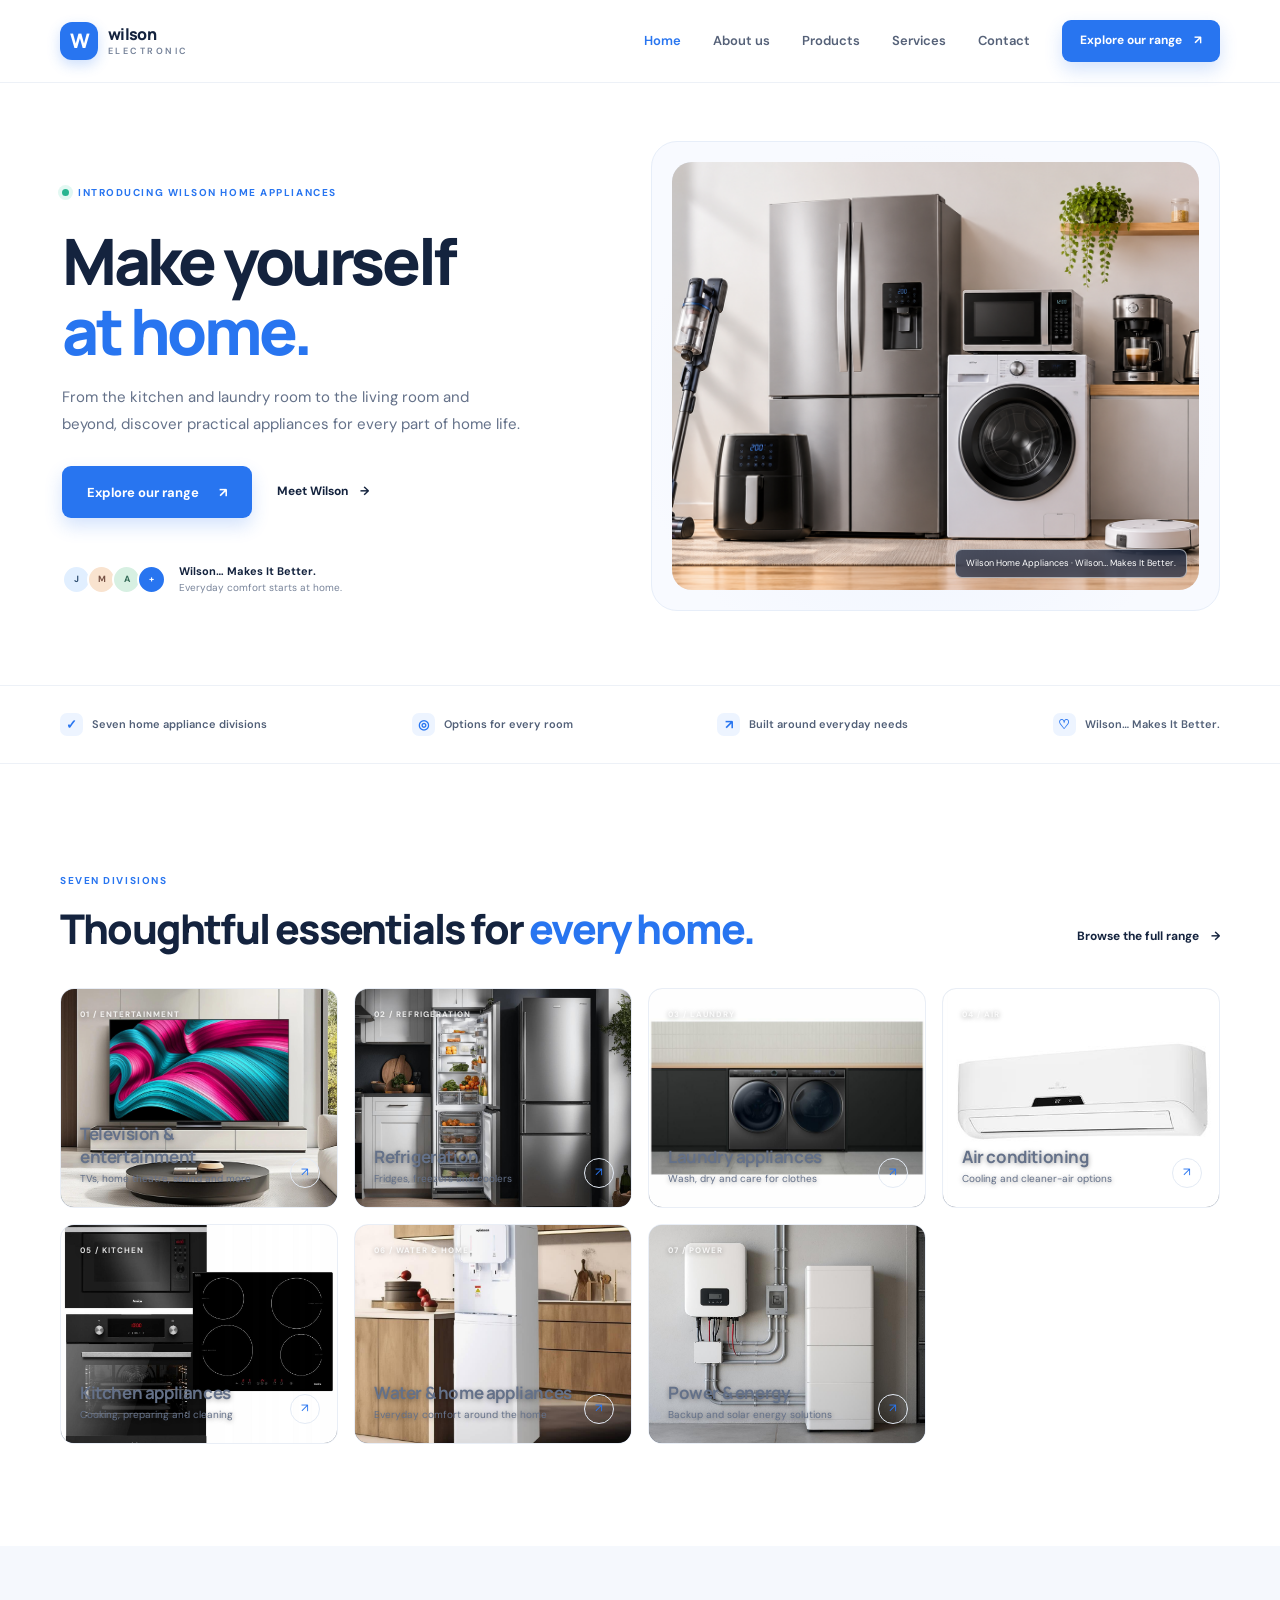
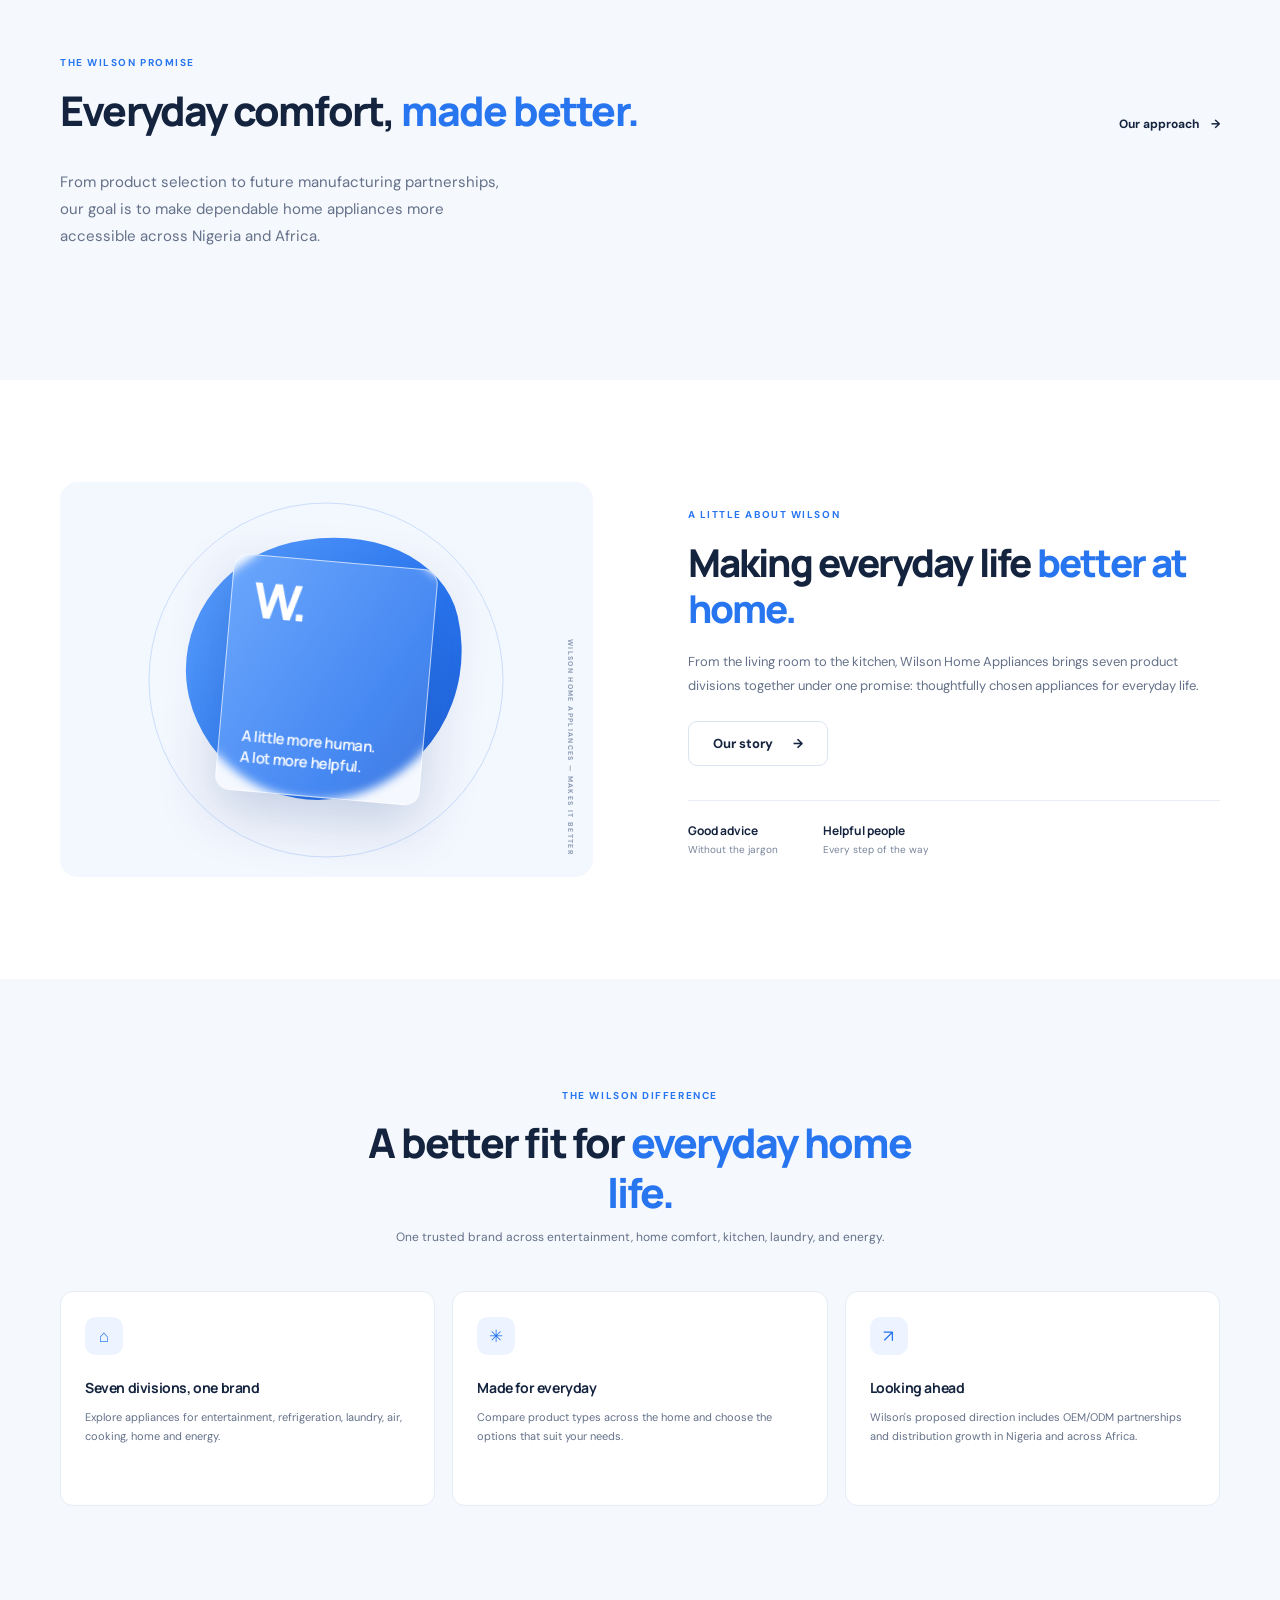
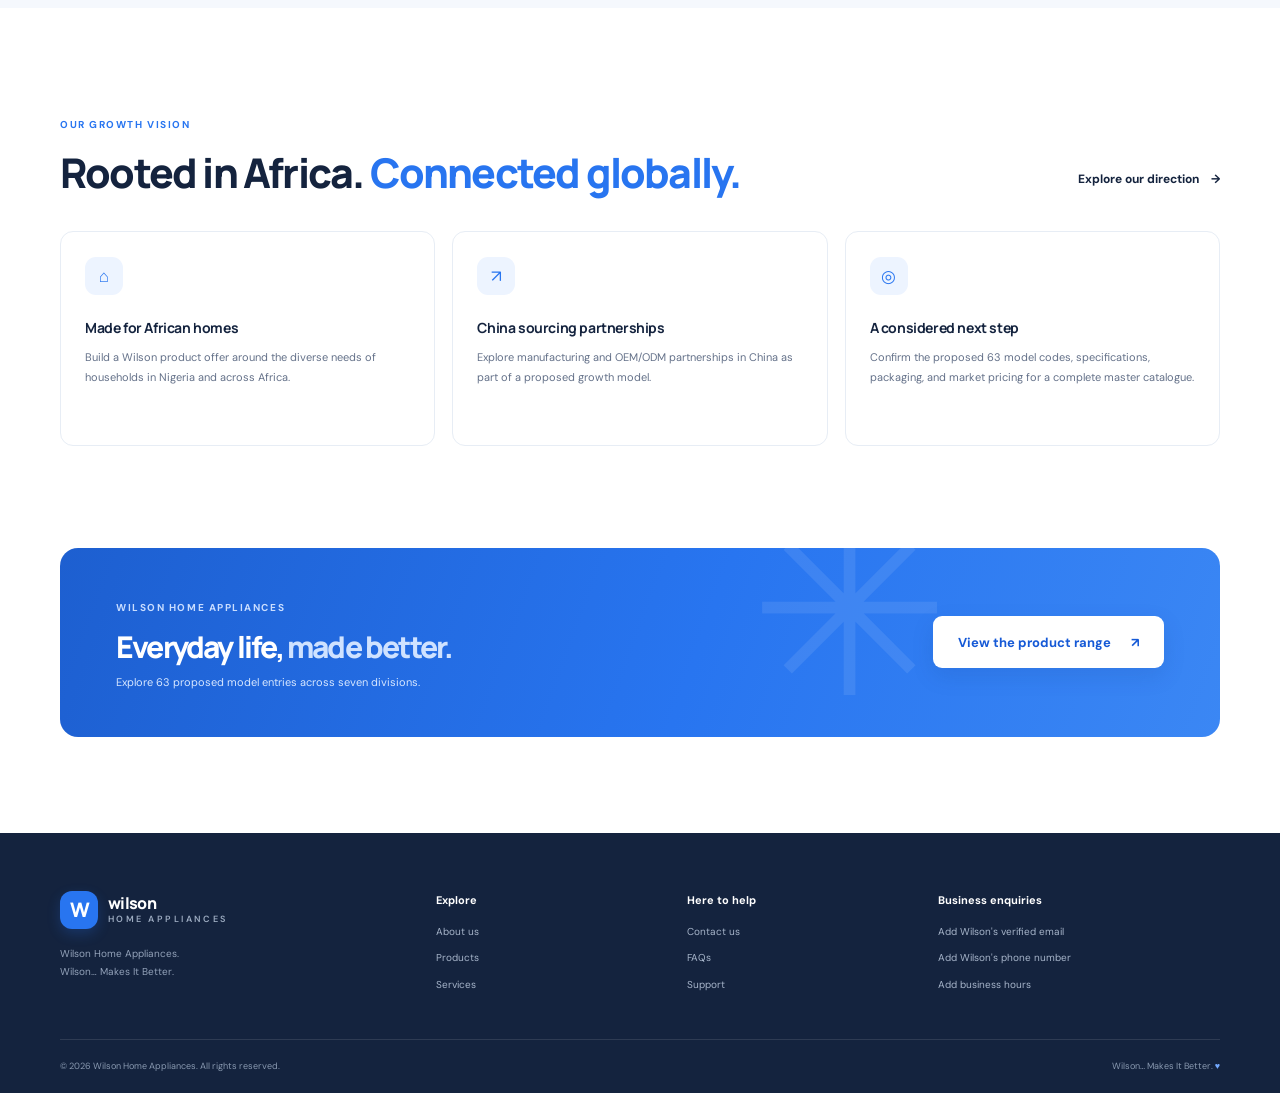
==== index.html @ 7e29eeb0 "feat: finishing touches" ====
<!doctype html>
<html lang="en">

<head>
  <meta charset="utf-8">
  <meta name="viewport" content="width=device-width, initial-scale=1">
  <meta name="theme-color" content="#ffffff">
  <meta name="description"
    content="Discover the Wilson Home Appliances range: thoughtful appliances for your home, with Wilson… Makes It Better.">
  <title>Wilson | Home Appliances</title>
  <link rel="icon" type="image/svg+xml" href="assets/img/favicon.svg">
  <link rel="preconnect" href="https://fonts.googleapis.com">
  <link rel="preconnect" href="https://fonts.gstatic.com" crossorigin>
  <link
    href="https://fonts.googleapis.com/css2?family=DM+Sans:wght@400;500;600;700&family=Manrope:wght@400;500;600;700;800&display=swap"
    rel="stylesheet">
  <link rel="stylesheet" href="assets/styles/main.css">
  <script src="assets/scripts/main.js" defer></script>
</head>

<body data-page="home">
  <a class="skip-link" href="#main">Skip to content</a>
  <header class="site-header">
    <div class="container header-inner">
      <a class="brand" href="index.html" aria-label="Wilson Electronic home">
        <span class="brand-mark" aria-hidden="true">W</span>
        <span class="brand-name">wilson<span>ELECTRONIC</span></span>
      </a>
      <button class="menu-toggle" type="button" aria-expanded="false" aria-controls="primary-navigation"
        aria-label="Open menu">
        <span></span><span></span>
      </button>
      <nav class="primary-navigation" id="primary-navigation" aria-label="Main navigation">
        <a href="index.html" aria-current="page">Home</a>
        <a href="pages/about.html">About us</a>
        <a href="pages/products.html">Products</a>
        <a href="pages/services.html">Services</a>
        <a href="pages/contact.html">Contact</a>
        <a class="button button-small button-blue nav-cta" href="pages/products.html">Explore our range <span
            aria-hidden="true">↗</span></a>
      </nav>
    </div>
  </header>

  <main id="main">
    <section class="hero container">
      <div class="hero-copy">
        <span class="eyebrow"><span class="eyebrow-dot"></span> Introducing Wilson Home Appliances</span>
        <h1>Make yourself<br><span>at home.</span></h1>
        <p class="hero-description">From the kitchen and laundry room to the living room and beyond, discover practical
          appliances for every part of home life.</p>
        <div class="hero-actions">
          <a class="button button-blue" href="pages/products.html">Explore our range <span
              aria-hidden="true">↗</span></a>
          <a class="text-link" href="pages/about.html">Meet Wilson <span aria-hidden="true">→</span></a>
        </div>
        <div class="hero-proof">
          <div class="proof-avatars" aria-hidden="true"><span>J</span><span>M</span><span>A</span><span>+</span></div>
          <p><strong>Wilson… Makes It Better.</strong><br>Everyday comfort starts at home.</p>
        </div>
      </div>
      <div class="hero-visual appliance-hero-visual" aria-label="Wilson home appliance photography">
        <figure class="image-frame home-hero-image">
          <img class="image-slot" data-image-slot src="assets/img/home/appliance-hero.png"
            alt="Wilson home appliances featured in a welcoming modern home">
          <div class="image-fallback">
            <span class="image-fallback-icon" aria-hidden="true">⌂</span>
            <strong>Home hero image</strong>
            <small>Add appliance-hero.png to assets/img/home/</small>
          </div>
          <figcaption class="image-caption">Wilson Home Appliances · Wilson… Makes It Better.</figcaption>
        </figure>
      </div>
    </section>

    <section class="trust-strip" aria-label="Why shop with us">
      <div class="container trust-inner">
        <div><span class="trust-icon">✓</span> Seven home appliance divisions</div>
        <div><span class="trust-icon">◎</span> Options for every room</div>
        <div><span class="trust-icon">↗</span> Built around everyday needs</div>
        <div><span class="trust-icon">♡</span> Wilson… Makes It Better.</div>
      </div>
    </section>

    <section class="section container">
      <div class="section-heading">
        <div><span class="eyebrow">Seven divisions</span>
          <h2>Thoughtful essentials for <span>every home.</span></h2>
        </div>
        <a class="text-link" href="pages/products.html">Browse the full range <span aria-hidden="true">→</span></a>
      </div>
      <div class="category-grid">
        <a class="category-card category-audio" href="pages/products.html?division=television">
          <span class="category-image"><img class="image-slot" data-image-slot
              src="assets/img/home/television_&_entertainment.jpg" alt="Television and entertainment appliances" loading="lazy"><span
              class="category-symbol" aria-hidden="true">▣</span></span>
          <span class="category-number">01 / ENTERTAINMENT</span>
          <span class="category-info"><strong>Television &amp; entertainment</strong><small>TVs, home theatre, sound and
              more</small></span><span class="round-arrow" aria-hidden="true">↗</span>
        </a>
        <a class="category-card category-computing" href="pages/products.html?division=refrigeration">
          <span class="category-image"><img class="image-slot" data-image-slot
              src="assets/img/home/refrigations.jpg" alt="Wilson refrigeration appliances" loading="lazy"><span
              class="category-symbol" aria-hidden="true">▤</span></span>
          <span class="category-number">02 / REFRIGERATION</span>
          <span class="category-info"><strong>Refrigeration</strong><small>Fridges, freezers and
              coolers</small></span><span class="round-arrow" aria-hidden="true">↗</span>
        </a>
        <a class="category-card category-home" href="pages/products.html?division=laundry">
          <span class="category-image"><img class="image-slot" data-image-slot
              src="assets/img/home/laundry_appliance.jpg" alt="Wilson laundry appliances" loading="lazy"><span
              class="category-symbol" aria-hidden="true">◉</span></span>
          <span class="category-number">03 / LAUNDRY</span>
          <span class="category-info"><strong>Laundry appliances</strong><small>Wash, dry and care for
              clothes</small></span><span class="round-arrow" aria-hidden="true">↗</span>
        </a>
        <a class="category-card category-mobile" href="pages/products.html?division=air-conditioning">
          <span class="category-image"><img class="image-slot" data-image-slot
              src="assets/img/home/ac.jpg" alt="Wilson air conditioning and air care appliances"
              loading="lazy"><span class="category-symbol" aria-hidden="true">❋</span></span>
          <span class="category-number">04 / AIR</span>
          <span class="category-info"><strong>Air conditioning</strong><small>Cooling and cleaner-air
              options</small></span><span class="round-arrow" aria-hidden="true">↗</span>
        </a>
        <a class="category-card category-audio" href="pages/products.html?division=kitchen">
          <span class="category-image"><img class="image-slot" data-image-slot src="assets/img/home/kitchen_appliances.jpg"
              alt="Wilson kitchen appliances" loading="lazy"><span class="category-symbol"
              aria-hidden="true">♨</span></span>
          <span class="category-number">05 / KITCHEN</span>
          <span class="category-info"><strong>Kitchen appliances</strong><small>Cooking, preparing and
              cleaning</small></span><span class="round-arrow" aria-hidden="true">↗</span>
        </a>
        <a class="category-card category-home" href="pages/products.html?division=water-home">
          <span class="category-image"><img class="image-slot" data-image-slot
              src="assets/img/home/water_appliance.jpg" alt="Wilson water and home appliances" loading="lazy"><span
              class="category-symbol" aria-hidden="true">⌂</span></span>
          <span class="category-number">06 / WATER &amp; HOME</span>
          <span class="category-info"><strong>Water &amp; home appliances</strong><small>Everyday comfort around the
              home</small></span><span class="round-arrow" aria-hidden="true">↗</span>
        </a>
        <a class="category-card category-computing" href="pages/products.html?division=power-energy">
          <span class="category-image"><img class="image-slot" data-image-slot
              src="assets/img/home/power_en.jpg" alt="Wilson power and energy products" loading="lazy"><span
              class="category-symbol" aria-hidden="true">ϟ</span></span>
          <span class="category-number">07 / POWER</span>
          <span class="category-info"><strong>Power &amp; energy</strong><small>Backup and solar energy
              solutions</small></span><span class="round-arrow" aria-hidden="true">↗</span>
        </a>
      </div>
    </section>

    <section class="section section-soft">
      <div class="container">
        <div class="section-heading">
          <div><span class="eyebrow">The Wilson promise</span>
            <h2>Everyday comfort, <span>made better.</span></h2>
          </div>
          <div class="featured-heading-actions">
            <a class="text-link" href="pages/about.html">Our approach <span aria-hidden="true">→</span></a>
          </div>
        </div>
        <p class="hero-description">From product selection to future manufacturing partnerships, our goal is to make
          dependable home appliances more accessible across Nigeria and Africa.</p>
      </div>
    </section>

    <section class="section container story-section">
      <div class="story-visual">
        <div class="story-blue-shape"></div>
        <div class="story-orbit"></div>
        <div class="story-card"><span class="story-card-mark">W.</span><span class="story-card-caption">A little more
            human.<br>A lot more helpful.</span></div>
        <span class="story-side-label">WILSON HOME APPLIANCES — MAKES IT BETTER</span>
      </div>
      <div class="story-copy">
        <span class="eyebrow">A little about Wilson</span>
        <h2>Making everyday life <span>better at home.</span></h2>
        <p>From the living room to the kitchen, Wilson Home Appliances brings seven product divisions together under one
          promise: thoughtfully chosen appliances for everyday life.</p>
        <a class="button button-outline" href="pages/about.html">Our story <span aria-hidden="true">→</span></a>
        <div class="story-stat-row">
          <div><strong>Good advice</strong><span>Without the jargon</span></div>
          <div><strong>Helpful people</strong><span>Every step of the way</span></div>
        </div>
      </div>
    </section>

    <section class="section section-soft">
      <div class="container">
        <div class="center-heading"><span class="eyebrow">The Wilson difference</span>
          <h2>A better fit for <span>everyday home life.</span></h2>
          <p>One trusted brand across entertainment, home comfort, kitchen, laundry, and energy.</p>
        </div>
        <div class="benefit-grid">
          <article class="benefit-card"><span class="benefit-icon">⌂</span>
            <h3>Seven divisions, one brand</h3>
            <p>Explore appliances for entertainment, refrigeration, laundry, air, cooking, home and energy.</p>
          </article>
          <article class="benefit-card"><span class="benefit-icon">✳</span>
            <h3>Made for everyday</h3>
            <p>Compare product types across the home and choose the options that suit your needs.</p>
          </article>
          <article class="benefit-card"><span class="benefit-icon">↗</span>
            <h3>Looking ahead</h3>
            <p>Wilson's proposed direction includes OEM/ODM partnerships and distribution growth in Nigeria and across
              Africa.</p>
          </article>
        </div>
      </div>
    </section>

    <section class="section container">
      <div class="section-heading">
        <div><span class="eyebrow">Our growth vision</span>
          <h2>Rooted in Africa. <span>Connected globally.</span></h2>
        </div>
        <a class="text-link" href="pages/about.html">Explore our direction <span aria-hidden="true">→</span></a>
      </div>
      <div class="benefit-grid">
        <article class="benefit-card"><span class="benefit-icon">⌂</span>
          <h3>Made for African homes</h3>
          <p>Build a Wilson product offer around the diverse needs of households in Nigeria and across Africa.</p>
        </article>
        <article class="benefit-card"><span class="benefit-icon">↗</span>
          <h3>China sourcing partnerships</h3>
          <p>Explore manufacturing and OEM/ODM partnerships in China as part of a proposed growth model.</p>
        </article>
        <article class="benefit-card"><span class="benefit-icon">◎</span>
          <h3>A considered next step</h3>
          <p>Confirm the proposed 63 model codes, specifications, packaging, and market pricing for a complete master
            catalogue.</p>
        </article>
      </div>
    </section>

    <section class="cta-band container">
      <div><span class="eyebrow eyebrow-light">Wilson Home Appliances</span>
        <h2>Everyday life, <span>made better.</span></h2>
        <p>Explore 63 proposed model entries across seven divisions.</p>
      </div>
      <a class="button button-white" href="pages/products.html">View the product range <span
          aria-hidden="true">↗</span></a>
      <span class="cta-decoration" aria-hidden="true">✳</span>
    </section>
  </main>

  <footer class="site-footer">
    <div class="container footer-main">
      <div class="footer-brand"><a class="brand brand-light" href="index.html"><span class="brand-mark"
            aria-hidden="true">W</span><span class="brand-name">wilson<span>HOME APPLIANCES</span></span></a>
        <p>Wilson Home Appliances.<br>Wilson… Makes It Better.</p>
      </div>
      <div class="footer-column"><strong>Explore</strong><a href="pages/about.html">About us</a><a
          href="pages/products.html">Products</a><a href="pages/services.html">Services</a></div>
      <div class="footer-column"><strong>Here to help</strong><a href="pages/contact.html">Contact us</a><a
          href="pages/contact.html#faq">FAQs</a><a href="pages/services.html">Support</a></div>
      <div class="footer-contact"><strong>Business enquiries</strong><span>Add Wilson's verified email</span><span>Add
          Wilson's phone number</span><span>Add business hours</span></div>
    </div>
    <div class="container footer-bottom"><span>© <span data-year></span> Wilson Home Appliances. All rights
        reserved.</span><span>Wilson… Makes It Better. <span class="footer-heart">♥</span></span></div>
  </footer>
</body>

</html>
---- assets/styles/main.css ----
:root {
  color-scheme: light;
  --blue: #2875f0;
  --blue-dark: #1559d6;
  --navy: #14233e;
  --ink: #18243a;
  --muted: #647189;
  --line: #e8edf5;
  --soft: #f5f8fd;
  --white: #fff;
  --green: #27b590;
  --font-body: "DM Sans", sans-serif;
  --font-display: "Manrope", sans-serif;
  --shadow-card: 0 14px 40px rgb(22 46 86 / 7%);
}

* {
  box-sizing: border-box;
}

html {
  scroll-behavior: smooth;
}

html {
  scrollbar-color: var(--blue) #eaf1fc;
  scrollbar-width: thin;
}

::-webkit-scrollbar {
  width: 7px;
  height: 7px;
}

::-webkit-scrollbar-track {
  border-radius: 8px;
  background: #eaf1fc;
}

::-webkit-scrollbar-thumb {
  border: 1px solid #eaf1fc;
  border-radius: 8px;
  background: var(--blue);
}

::-webkit-scrollbar-thumb:hover {
  background: var(--blue-dark);
}

body {
  margin: 0;
  color: var(--ink);
  background: var(--white);
  font: 16px/1.65 var(--font-body);
  -webkit-font-smoothing: antialiased;
}

img,
svg {
  display: block;
  max-width: 100%;
}

a {
  color: inherit;
  text-decoration: none;
}

button,
input,
textarea,
select {
  font: inherit;
}

button,
a {
  -webkit-tap-highlight-color: transparent;
}

button:focus-visible,
a:focus-visible,
input:focus-visible,
textarea:focus-visible {
  outline: 3px solid #8db9ff;
  outline-offset: 3px;
}

.container {
  width: min(1160px, calc(100% - 48px));
  margin-inline: auto;
}

.skip-link {
  position: absolute;
  z-index: 20;
  top: 10px;
  left: 10px;
  padding: 10px 16px;
  color: var(--white);
  background: var(--navy);
  border-radius: 8px;
  transform: translateY(-160%);
}

.skip-link:focus {
  transform: translateY(0);
}

.sr-only {
  position: absolute;
  width: 1px;
  height: 1px;
  overflow: hidden;
  clip: rect(0, 0, 0, 0);
  white-space: nowrap;
  clip-path: inset(50%);
}

.site-header {
  position: sticky;
  z-index: 10;
  top: 0;
  border-bottom: 1px solid rgb(232 237 245 / 78%);
  background: rgb(255 255 255 / 94%);
  backdrop-filter: blur(14px);
}

.header-inner {
  min-height: 82px;
  display: flex;
  align-items: center;
  justify-content: space-between;
  gap: 30px;
}

.brand {
  display: inline-flex;
  align-items: center;
  gap: 10px;
  flex: 0 0 auto;
}

.brand-mark {
  width: 38px;
  height: 38px;
  display: grid;
  place-items: center;
  border-radius: 12px;
  color: white;
  background: var(--blue);
  font: 800 20px/1 var(--font-display);
  letter-spacing: -2px;
  box-shadow: 0 5px 13px rgb(40 117 240 / 23%);
}

.brand-name {
  display: grid;
  color: var(--navy);
  font: 800 16px/1.08 var(--font-display);
  letter-spacing: -.7px;
}

.brand-name span {
  margin-top: 3px;
  color: #748198;
  font: 600 9px/1 var(--font-body);
  letter-spacing: 2.45px;
  text-transform: uppercase;
}

.primary-navigation {
  display: flex;
  align-items: center;
  gap: 32px;
}

.primary-navigation>a:not(.button) {
  color: #556178;
  font-size: 13px;
  font-weight: 600;
  transition: color .2s ease;
}

.primary-navigation>a:not(.button):hover,
.primary-navigation>a[aria-current="page"] {
  color: var(--blue);
}

.button {
  min-height: 52px;
  display: inline-flex;
  align-items: center;
  justify-content: center;
  gap: 20px;
  padding: 0 24px;
  border: 1px solid transparent;
  border-radius: 9px;
  font-size: 13px;
  font-weight: 700;
  transition: transform .2s ease, box-shadow .2s ease, background .2s ease;
}

.button:hover {
  transform: translateY(-2px);
}

.button-blue {
  color: white;
  background: var(--blue);
  box-shadow: 0 8px 18px rgb(40 117 240 / 20%);
}

.button-blue:hover {
  background: var(--blue-dark);
  box-shadow: 0 10px 24px rgb(40 117 240 / 27%);
}

.button-small {
  min-height: 42px;
  gap: 12px;
  padding: 0 17px;
  font-size: 12px;
}

.button-outline {
  border-color: #dbe4f1;
  color: var(--navy);
  background: white;
}

.button-outline:hover {
  border-color: var(--blue);
  color: var(--blue);
}

.button-white {
  color: var(--blue-dark);
  background: white;
  box-shadow: 0 8px 22px rgb(12 53 131 / 13%);
}

.menu-toggle {
  display: none;
}

.hero {
  min-height: 602px;
  display: grid;
  grid-template-columns: 1fr 1.03fr;
  align-items: center;
  gap: 38px;
  padding-top: 42px;
  padding-bottom: 58px;
}

.hero-copy {
  position: relative;
  z-index: 1;
  padding: 22px 0 0 2px;
}

.eyebrow {
  display: inline-flex;
  align-items: center;
  gap: 9px;
  color: var(--blue);
  font-size: 10px;
  font-weight: 700;
  letter-spacing: 1.55px;
  line-height: 1.4;
  text-transform: uppercase;
}

.eyebrow-dot {
  width: 7px;
  height: 7px;
  border-radius: 50%;
  background: var(--green);
  box-shadow: 0 0 0 4px #e2f8f2;
}

h1,
h2,
h3,
p,
blockquote {
  margin-top: 0;
}

h1,
h2,
h3 {
  font-family: var(--font-display);
}

.hero h1 {
  margin: 21px 0 18px;
  color: var(--navy);
  font-size: clamp(43px, 5vw, 65px);
  font-weight: 800;
  letter-spacing: -3.4px;
  line-height: 1.1;
}

.hero h1 span,
h2 span {
  color: var(--blue);
}

.hero-description {
  max-width: 460px;
  margin-bottom: 28px;
  color: var(--muted);
  font-size: 15px;
  line-height: 1.8;
}

.hero-actions {
  display: flex;
  align-items: center;
  gap: 25px;
}

.text-link {
  display: inline-flex;
  align-items: center;
  gap: 12px;
  color: var(--navy);
  font-size: 12px;
  font-weight: 700;
  transition: color .2s ease, gap .2s ease;
}

.text-link:hover {
  gap: 16px;
  color: var(--blue);
}

.hero-proof {
  display: flex;
  align-items: center;
  gap: 13px;
  margin-top: 45px;
}

.proof-avatars {
  display: flex;
  padding-left: 4px;
}

.proof-avatars span {
  width: 29px;
  height: 29px;
  display: grid;
  place-items: center;
  margin-left: -4px;
  border: 2px solid white;
  border-radius: 50%;
  color: #315174;
  background: #e1efff;
  font-size: 9px;
  font-weight: 700;
}

.proof-avatars span:nth-child(2) {
  color: #775245;
  background: #f9e3cf;
}

.proof-avatars span:nth-child(3) {
  color: #356c58;
  background: #d7f0e2;
}

.proof-avatars span:nth-child(4) {
  color: white;
  background: var(--blue);
}

.hero-proof p {
  margin: 0;
  color: #78849a;
  font-size: 10px;
  line-height: 1.55;
}

.hero-proof strong {
  color: var(--navy);
  font-size: 11px;
}

.hero-visual {
  position: relative;
  min-height: 470px;
  overflow: hidden;
  border: 1px solid #e7eef9;
  border-radius: 26px;
  background: radial-gradient(ellipse at 48% 58%, #e6f0ff 0, #f1f6ff 32%, #f8faff 70%);
}

.hero-visual::before {
  position: absolute;
  inset: 20px;
  border: 1px solid rgb(127 165 225 / 14%);
  border-radius: 20px;
  content: "";
}

.image-frame {
  position: relative;
  display: grid;
  min-width: 0;
  overflow: hidden;
  border-radius: inherit;
  background: linear-gradient(145deg, #edf4ff, #f8faff);
}

.image-slot {
  position: absolute;
  z-index: 1;
  inset: 0;
  width: 100%;
  height: 100%;
  object-fit: cover;
  opacity: 0;
  transition: opacity .25s ease;
}

.image-frame.has-image .image-slot,
.appliance-card-icon.has-image .image-slot,
.category-image.has-image .image-slot {
  opacity: 1;
}

.image-fallback {
  position: absolute;
  z-index: 0;
  inset: 0;
  display: grid;
  align-content: center;
  justify-items: center;
  gap: 8px;
  padding: 22px;
  color: var(--navy);
  text-align: center;
  background: radial-gradient(circle at 50% 40%, #fff 0, #f3f7fe 65%, #eaf2fe 100%);
}

.image-fallback-icon {
  width: 48px;
  height: 48px;
  display: grid;
  place-items: center;
  border: 1px solid #dfeafa;
  border-radius: 15px;
  color: var(--blue);
  background: white;
  font: 600 23px/1 var(--font-display);
}

.image-fallback strong {
  font: 700 13px/1.4 var(--font-display);
}

.image-fallback small {
  color: #78869d;
  font-size: 9px;
  line-height: 1.5;
}

.image-frame.has-image .image-fallback {
  display: none;
}

.image-caption {
  position: absolute;
  z-index: 2;
  right: 12px;
  bottom: 12px;
  max-width: calc(100% - 24px);
  padding: 7px 10px;
  border: 1px solid rgb(255 255 255 / 55%);
  border-radius: 7px;
  color: white;
  background: rgb(20 35 62 / 70%);
  font-size: 9px;
  line-height: 1.4;
  backdrop-filter: blur(7px);
}

.home-hero-image {
  position: absolute;
  inset: 20px;
  margin: 0;
  border-radius: 20px;
}

.home-hero-image .image-fallback {
  padding: 20px;
}

.appliance-hero-visual .image-caption {
  right: 12px;
  bottom: 12px;
}

.ceo-image {
  min-height: 325px;
  margin: 0;
  padding: 0;
  border-radius: 16px;
}

.ceo-image .image-fallback {
  min-height: 325px;
}

.service-image-section {
  padding-top: 0;
}

.service-image {
  min-height: 320px;
  margin: 0;
  border-radius: 17px;
}

.service-image .image-fallback {
  min-height: 320px;
}

.visual-orbit {
  position: absolute;
  top: 50%;
  left: 50%;
  border: 1px solid rgb(72 125 218 / 13%);
  border-radius: 50%;
  transform: translate(-50%, -50%);
}

.orbit-one {
  width: 340px;
  height: 340px;
}

.orbit-two {
  width: 465px;
  height: 465px;
}

.visual-label {
  position: absolute;
  z-index: 3;
  top: 35px;
  left: 35px;
  display: inline-flex;
  align-items: center;
  gap: 8px;
  padding: 9px 13px;
  border: 1px solid #e4ebf6;
  border-radius: 30px;
  color: #627087;
  background: rgb(255 255 255 / 85%);
  font-size: 9px;
  font-weight: 600;
  box-shadow: 0 6px 15px rgb(37 72 126 / 5%);
}

.status-dot {
  width: 6px;
  height: 6px;
  border-radius: 50%;
  background: var(--green);
}

.device-card {
  position: absolute;
  z-index: 2;
  filter: drop-shadow(0 20px 20px rgb(35 70 123 / 17%));
}

.device-laptop {
  top: 113px;
  left: 50%;
  width: 260px;
  transform: translateX(-51%) rotate(-7deg);
}

.laptop-screen {
  position: relative;
  width: 230px;
  height: 158px;
  margin: auto;
  overflow: hidden;
  border: 8px solid #182a47;
  border-radius: 12px 12px 5px 5px;
  background: linear-gradient(135deg, #2875f0 0%, #6098f7 45%, #a9d8ff 100%);
  box-shadow: inset 0 0 0 1px rgb(255 255 255 / 44%);
}

.screen-glow {
  position: absolute;
  right: -40px;
  bottom: -106px;
  width: 220px;
  height: 185px;
  border: 1px solid rgb(255 255 255 / 25%);
  border-radius: 50%;
  box-shadow: 0 0 0 18px rgb(255 255 255 / 7%), 0 0 0 39px rgb(255 255 255 / 6%);
}

.screen-mark {
  position: absolute;
  top: 37px;
  left: 91px;
  color: white;
  font: 800 33px/1 var(--font-display);
  letter-spacing: -3px;
}

.screen-line {
  position: absolute;
  bottom: 23px;
  left: 78px;
  width: 52px;
  height: 3px;
  border-radius: 3px;
  background: rgb(255 255 255 / 50%);
}

.laptop-base {
  width: 260px;
  height: 11px;
  margin-top: -1px;
  border-radius: 2px 2px 12px 12px;
  background: linear-gradient(#dae3f0, #879ab6);
  box-shadow: inset 0 1px 2px white;
}

.device-headphones {
  top: 226px;
  right: 46px;
  width: 116px;
  height: 135px;
  transform: rotate(12deg);
}

.headphone-band {
  position: absolute;
  top: 6px;
  left: 18px;
  width: 80px;
  height: 100px;
  border: 13px solid #162747;
  border-bottom-color: transparent;
  border-radius: 48px 48px 0 0;
}

.headphone-cup {
  position: absolute;
  top: 65px;
  width: 28px;
  height: 52px;
  border: 4px solid #b5c8e8;
  border-radius: 13px;
  background: linear-gradient(90deg, #2670e7, #78a8ff);
}

.cup-left {
  left: 6px;
}

.cup-right {
  right: 4px;
}

.device-watch {
  bottom: 45px;
  left: 76px;
  width: 75px;
  height: 111px;
  transform: rotate(-15deg);
}

.watch-strap {
  position: absolute;
  top: 0;
  left: 21px;
  width: 34px;
  height: 111px;
  border-radius: 16px;
  background: #4b5c75;
}

.watch-face {
  position: absolute;
  top: 30px;
  left: 8px;
  width: 60px;
  height: 56px;
  display: flex;
  align-items: center;
  justify-content: center;
  border: 4px solid #162747;
  border-radius: 18px;
  color: white;
  background: linear-gradient(135deg, #3b8bff, #1956c6);
  font: 700 10px var(--font-display);
  box-shadow: 0 5px 13px rgb(20 35 62 / 20%);
}

.watch-face i {
  position: absolute;
  bottom: 7px;
  width: 10px;
  height: 2px;
  border-radius: 2px;
  background: #8dbbff;
}

.visual-note {
  position: absolute;
  z-index: 3;
  right: 26px;
  bottom: 23px;
  display: flex;
  align-items: center;
  gap: 10px;
  padding: 11px 15px;
  border: 1px solid #e9eef7;
  border-radius: 12px;
  background: white;
  box-shadow: 0 8px 22px rgb(41 70 115 / 9%);
}

.note-icon {
  width: 28px;
  height: 28px;
  display: grid;
  place-items: center;
  border-radius: 9px;
  color: var(--blue);
  background: #edf4ff;
  font-size: 17px;
}

.visual-note strong,
.visual-note small {
  display: block;
}

.visual-note strong {
  color: var(--navy);
  font-size: 9px;
}

.visual-note small {
  color: #8290a5;
  font-size: 8px;
}

.visual-spark {
  position: absolute;
  color: #79a9f6;
  font-size: 23px;
}

.spark-one {
  top: 95px;
  right: 91px;
}

.spark-two {
  bottom: 116px;
  left: 43px;
  font-size: 15px;
}

.trust-strip {
  border-block: 1px solid #edf1f7;
  background: #fff;
}

.trust-inner {
  min-height: 77px;
  display: flex;
  align-items: center;
  justify-content: space-between;
  gap: 16px;
}

.trust-inner>div {
  display: flex;
  align-items: center;
  gap: 9px;
  color: #526078;
  font-size: 11px;
  font-weight: 600;
}

.trust-icon {
  width: 23px;
  height: 23px;
  display: grid;
  place-items: center;
  border-radius: 7px;
  color: var(--blue);
  background: #edf4ff;
  font-size: 13px;
  font-weight: 700;
}

.section {
  padding-top: 102px;
  padding-bottom: 102px;
}

.section-soft {
  background: var(--soft);
}

.section-heading {
  display: flex;
  align-items: end;
  justify-content: space-between;
  gap: 25px;
  margin-bottom: 34px;
}

.section-heading h2,
.center-heading h2,
.story-copy h2,
.testimonial-intro h2,
.cta-band h2,
.page-hero h1 {
  margin: 12px 0 0;
  color: var(--navy);
  font-size: clamp(30px, 3.2vw, 42px);
  font-weight: 800;
  letter-spacing: -1.8px;
  line-height: 1.2;
}

.section-heading>.text-link {
  margin-bottom: 7px;
}

.featured-heading-actions {
  display: flex;
  align-items: center;
  gap: 20px;
}

.featured-controls {
  display: flex;
  gap: 7px;
}

.featured-controls button {
  width: 34px;
  height: 34px;
  border: 1px solid #e0e7f1;
  border-radius: 50%;
  color: var(--navy);
  background: white;
  cursor: pointer;
  transition: color .2s ease, background .2s ease, border-color .2s ease;
}

.featured-controls button:hover:not(:disabled) {
  border-color: var(--blue);
  color: white;
  background: var(--blue);
}

.featured-controls button:disabled {
  color: #b7c1d0;
  background: #f7f9fc;
  cursor: default;
}

.category-grid {
  display: grid;
  grid-template-columns: repeat(4, 1fr);
  gap: 16px;
}

.category-card {
  position: relative;
  min-height: 220px;
  display: flex;
  flex-direction: column;
  justify-content: space-between;
  overflow: hidden;
  padding: 19px;
  border: 1px solid #e9eef6;
  border-radius: 14px;
  background: linear-gradient(145deg, #edf4ff, #f8faff);
  transition: transform .25s ease, box-shadow .25s ease;
}

.category-card:hover {
  transform: translateY(-5px);
  box-shadow: var(--shadow-card);
}

.category-number {
  position: relative;
  z-index: 2;
  color: #64748b;
  font-size: 8px;
  font-weight: 700;
  letter-spacing: 1px;
}

.category-image {
  position: absolute;
  inset: 0;
  overflow: hidden;
  background: linear-gradient(145deg, #edf4ff, #f8faff);
}

.category-image::after {
  position: absolute;
  inset: 0;
  background: linear-gradient(180deg, rgb(13 28 51 / 15%) 0%, transparent 35%, rgb(13 28 51 / 78%) 100%);
  content: "";
  opacity: 0;
  transition: opacity .25s ease;
}

.category-image.has-image::after {
  opacity: 1;
}

.category-symbol {
  position: absolute;
  inset: 0;
  display: grid;
  place-items: center;
  color: var(--blue);
  font: 500 91px/.95 var(--font-display);
  opacity: .2;
  transition: transform .25s ease;
}

.category-image.has-image .category-symbol {
  display: none;
}

.category-card .image-slot {
  position: absolute;
  z-index: 1;
  inset: 0;
  width: 100%;
  height: 100%;
  object-fit: cover;
  opacity: 0;
  transition: opacity .25s ease;
}

.category-card:hover .category-symbol {
  transform: scale(1.09) rotate(-5deg);
}

.category-info {
  position: relative;
  z-index: 2;
  display: grid;
  gap: 3px;
  max-width: calc(100% - 35px);
}

.category-info strong {
  color: var(--navy);
  font: 700 17px var(--font-display);
  letter-spacing: -.4px;
  text-wrap: balance;
}

.category-info small {
  color: var(--muted);
  font-size: 10px;
}

.category-card.has-image .category-number,
.category-card.has-image .category-info strong,
.category-card.has-image .category-info small {
  color: var(--muted);
  text-shadow: 0 1px 5px rgb(0 0 0 / 40%);
}

.category-card.has-image .category-number {
  color: rgb(255 255 255 / 84%);
}

.round-arrow {
  position: absolute;
  z-index: 2;
  right: 17px;
  bottom: 19px;
  width: 30px;
  height: 30px;
  display: grid;
  place-items: center;
  border: 1px solid #e4ebf5;
  border-radius: 50%;
  color: var(--blue);
  font-size: 12px;
  transition: color .2s ease, background .2s ease;
}

.category-card:hover .round-arrow {
  color: white;
  background: var(--blue);
}

.product-grid {
  display: grid;
  grid-template-columns: repeat(3, 1fr);
  gap: 20px;
}

.product-slider {
  display: flex;
  gap: 20px;
  overflow-x: auto;
  padding: 2px 2px 12px;
  scroll-behavior: smooth;
  scroll-snap-type: x mandatory;
  scrollbar-color: var(--blue) #eaf1fc;
  scrollbar-width: thin;
}

.product-slider .product-card {
  flex: 0 0 calc((100% - 40px) / 3);
  scroll-snap-align: start;
}

.product-card {
  min-width: 0;
  overflow: hidden;
  border: 1px solid #e9eef6;
  border-radius: 13px;
  background: white;
  transition: transform .25s ease, box-shadow .25s ease;
}

.product-card:hover {
  transform: translateY(-4px);
  box-shadow: var(--shadow-card);
}

.product-art {
  position: relative;
  height: 215px;
  display: grid;
  place-items: center;
  overflow: hidden;
  background: #f1f6ff;
}

.product-art::before {
  position: absolute;
  width: 160px;
  height: 160px;
  border: 1px solid rgb(40 117 240 / 11%);
  border-radius: 50%;
  content: "";
}

.product-art::after {
  position: absolute;
  width: 118px;
  height: 118px;
  border: 1px solid rgb(40 117 240 / 9%);
  border-radius: 50%;
  content: "";
}

.product-art svg {
  position: relative;
  z-index: 1;
  width: 175px;
  height: 146px;
  transition: transform .3s ease;
}

.product-card:hover .product-art svg {
  transform: scale(1.06) translateY(-3px);
}

.product-badge {
  position: absolute;
  z-index: 2;
  top: 13px;
  left: 13px;
  padding: 5px 9px;
  border-radius: 5px;
  color: #157d60;
  background: #e3f7ef;
  font-size: 8px;
  font-weight: 700;
}

.badge-blue {
  color: #2059b4;
  background: #e4efff;
}

.badge-green {
  color: #157d60;
  background: #e3f7ef;
}

.product-meta {
  display: flex;
  align-items: center;
  justify-content: space-between;
  padding: 17px 18px 0;
  color: #8590a3;
  font-size: 9px;
}

.stars {
  color: #f1a72d;
  font-size: 10px;
  letter-spacing: .5px;
}

.stars i {
  color: #8692a6;
  font-size: 9px;
  font-style: normal;
  letter-spacing: 0;
}

.product-card h3 {
  min-height: 24px;
  margin: 8px 18px 13px;
  color: var(--navy);
  font-size: 14px;
  font-weight: 700;
  letter-spacing: -.35px;
}

.product-bottom {
  display: flex;
  align-items: center;
  justify-content: space-between;
  margin: 0 18px;
  padding: 12px 0 16px;
  border-top: 1px solid #edf1f6;
}

.product-bottom strong {
  color: var(--navy);
  font: 700 13px var(--font-display);
}

.product-bottom a {
  width: 28px;
  height: 28px;
  display: grid;
  place-items: center;
  border-radius: 50%;
  color: var(--blue);
  background: #edf4ff;
  font-size: 13px;
}

.story-section {
  display: grid;
  grid-template-columns: 1fr 1fr;
  align-items: center;
  gap: 95px;
}

.story-visual {
  position: relative;
  min-height: 395px;
  display: grid;
  place-items: center;
  overflow: hidden;
  border-radius: 18px;
  background: #f3f7fe;
}

.story-blue-shape {
  position: absolute;
  top: 56px;
  left: 50%;
  width: 280px;
  height: 260px;
  border-radius: 48% 52% 53% 47% / 49% 42% 58% 51%;
  background: linear-gradient(138deg, #5ca0ff, #2875f0 66%, #1c5dd2);
  transform: translateX(-50%) rotate(-13deg);
}

.story-orbit {
  position: absolute;
  top: 50%;
  left: 50%;
  width: 355px;
  height: 355px;
  border: 1px solid rgb(40 117 240 / 20%);
  border-radius: 50%;
  transform: translate(-50%, -50%);
}

.story-card {
  position: relative;
  z-index: 1;
  width: 205px;
  height: 237px;
  display: flex;
  flex-direction: column;
  justify-content: space-between;
  padding: 22px;
  border: 1px solid rgb(255 255 255 / 65%);
  border-radius: 15px;
  color: white;
  background: rgb(255 255 255 / 14%);
  box-shadow: 0 20px 55px rgb(18 58 128 / 21%);
  backdrop-filter: blur(5px);
  transform: rotate(5deg);
}

.story-card-mark {
  font: 800 49px/.9 var(--font-display);
  letter-spacing: -6px;
}

.story-card-caption {
  font: 600 15px/1.45 var(--font-display);
  letter-spacing: -.4px;
}

.story-side-label {
  position: absolute;
  right: 17px;
  bottom: 22px;
  color: #8a9ab2;
  font-size: 7px;
  font-weight: 700;
  letter-spacing: 1.35px;
  writing-mode: vertical-rl;
}

.story-copy h2 {
  margin: 13px 0 18px;
  font-size: clamp(32px, 3vw, 42px);
}

.story-copy>p {
  margin-bottom: 23px;
  color: var(--muted);
  font-size: 13px;
  line-height: 1.85;
}

.story-copy .button {
  min-height: 45px;
}

.story-stat-row {
  display: flex;
  gap: 45px;
  margin-top: 34px;
  padding-top: 21px;
  border-top: 1px solid var(--line);
}

.story-stat-row div {
  display: grid;
  gap: 3px;
}

.story-stat-row strong {
  color: var(--navy);
  font: 700 12px var(--font-display);
}

.story-stat-row span {
  color: #77849a;
  font-size: 10px;
}

.center-heading {
  max-width: 565px;
  margin: 0 auto 43px;
  text-align: center;
}

.center-heading h2 {
  margin: 11px 0;
}

.center-heading>p {
  margin-bottom: 0;
  color: var(--muted);
  font-size: 12px;
}

.benefit-grid {
  display: grid;
  grid-template-columns: repeat(3, 1fr);
  gap: 17px;
}

.benefit-card {
  min-height: 215px;
  padding: 25px 24px;
  border: 1px solid #e7edf5;
  border-radius: 13px;
  background: white;
}

.benefit-icon {
  width: 38px;
  height: 38px;
  display: grid;
  place-items: center;
  margin-bottom: 21px;
  border-radius: 11px;
  color: var(--blue);
  background: #edf4ff;
  font-size: 17px;
}

.benefit-card h3 {
  margin: 0 0 9px;
  color: var(--navy);
  font-size: 14px;
  letter-spacing: -.4px;
}

.benefit-card p {
  margin: 0;
  color: var(--muted);
  font-size: 11px;
  line-height: 1.8;
}

.testimonials-section {
  display: grid;
  grid-template-columns: .8fr 1.2fr;
  align-items: center;
  gap: 75px;
}

.testimonial-intro h2 {
  margin: 13px 0 27px;
  font-size: 37px;
}

.testimonial-controls {
  display: flex;
  gap: 8px;
}

.testimonial-controls button {
  width: 37px;
  height: 37px;
  border: 1px solid #e0e7f1;
  border-radius: 50%;
  color: var(--navy);
  background: white;
  cursor: pointer;
  transition: color .2s ease, background .2s ease, border-color .2s ease;
}

.testimonial-controls button:hover {
  border-color: var(--blue);
  color: white;
  background: var(--blue);
}

.testimonial-card {
  min-height: 236px;
  padding: 29px 32px 22px;
  border: 1px solid #e6ecf5;
  border-radius: 14px;
  background: #fff;
  box-shadow: 0 10px 35px rgb(28 59 103 / 5%);
}

.testimonial-stars {
  margin-bottom: 13px;
  color: #f1a72d;
  font-size: 12px;
  letter-spacing: 2px;
}

.testimonial-card blockquote {
  min-height: 74px;
  margin-bottom: 17px;
  color: #334159;
  font: 500 15px/1.7 var(--font-display);
  letter-spacing: -.25px;
}

.testimonial-person {
  display: flex;
  align-items: center;
  gap: 10px;
}

.person-avatar {
  width: 35px;
  height: 35px;
  display: grid;
  place-items: center;
  border-radius: 50%;
  color: #315174;
  background: #e1efff;
  font-size: 10px;
  font-weight: 700;
}

.testimonial-person strong,
.testimonial-person small {
  display: block;
}

.testimonial-person strong {
  color: var(--navy);
  font-size: 10px;
}

.testimonial-person small {
  color: #8490a2;
  font-size: 9px;
}

.quote-mark {
  margin-left: auto;
  color: #e0ebfc;
  font: 800 48px/.7 Georgia, serif;
}

.testimonial-dots {
  display: flex;
  justify-content: center;
  gap: 5px;
  margin-top: -3px;
}

.testimonial-dots span {
  width: 5px;
  height: 5px;
  border-radius: 4px;
  background: #d8e1ef;
}

.testimonial-dots span.is-active {
  width: 15px;
  background: var(--blue);
}

.cta-band {
  position: relative;
  display: flex;
  align-items: center;
  justify-content: space-between;
  gap: 25px;
  overflow: hidden;
  margin-bottom: 96px;
  padding: 45px 56px;
  border-radius: 18px;
  color: white;
  background: linear-gradient(110deg, #1d5fd0, #2875f0 55%, #3b87f4);
}

.cta-band .eyebrow {
  color: #c9ddff;
}

.eyebrow-light {
  color: #dceaff;
}

.cta-band h2 {
  position: relative;
  z-index: 1;
  margin: 10px 0 8px;
  color: white;
  font-size: 30px;
}

.cta-band h2 span {
  color: #cfe2ff;
}

.cta-band p {
  position: relative;
  z-index: 1;
  margin: 0;
  color: #d7e7ff;
  font-size: 11px;
}

.cta-band .button {
  position: relative;
  z-index: 1;
  flex: 0 0 auto;
}

.cta-decoration {
  position: absolute;
  top: -55px;
  right: 270px;
  color: rgb(255 255 255 / 9%);
  font-size: 240px;
  line-height: 1;
}

.site-footer {
  color: #dbe5f4;
  background: #14233e;
}

.footer-main {
  display: grid;
  grid-template-columns: 1.6fr 1fr 1fr 1.35fr;
  gap: 42px;
  padding-top: 58px;
  padding-bottom: 46px;
}

.brand-light .brand-name {
  color: white;
}

.brand-light .brand-name span {
  color: #9cabc0;
}

.footer-brand p {
  margin: 16px 0 0;
  color: #93a2b9;
  font-size: 10px;
  line-height: 1.8;
}

.footer-column,
.footer-contact {
  display: flex;
  flex-direction: column;
  align-items: flex-start;
  gap: 10px;
  font-size: 10px;
}

.footer-column>strong,
.footer-contact>strong {
  margin-bottom: 5px;
  color: white;
  font-size: 11px;
}

.footer-column a,
.footer-contact a,
.footer-contact span {
  color: #a7b5ca;
  transition: color .2s ease;
}

.footer-column a:hover,
.footer-contact a:hover {
  color: white;
}

.footer-bottom {
  min-height: 54px;
  display: flex;
  align-items: center;
  justify-content: space-between;
  gap: 20px;
  border-top: 1px solid rgb(255 255 255 / 11%);
  color: #8999b0;
  font-size: 9px;
}

.footer-heart {
  color: #73a9ff;
}

.page-hero {
  position: relative;
  overflow: hidden;
  padding-top: 82px;
  padding-bottom: 78px;
  background: radial-gradient(ellipse at 85% 20%, #edf4ff 0, transparent 37%), linear-gradient(180deg, #fff, #f8faff);
}

.page-hero-inner {
  position: relative;
  z-index: 1;
  max-width: 760px;
}

.page-hero h1 {
  margin: 14px 0 16px;
  font-size: clamp(42px, 5vw, 60px);
}

.page-hero p {
  max-width: 560px;
  margin-bottom: 0;
  color: var(--muted);
  font-size: 15px;
  line-height: 1.8;
}

.breadcrumb {
  display: flex;
  align-items: center;
  gap: 9px;
  margin-top: 24px;
  color: #8692a5;
  font-size: 10px;
}

.breadcrumb a {
  color: var(--blue);
}

.page-hero-art {
  position: absolute;
  top: 50%;
  right: max(calc((100vw - 1160px) / 2 + 22px), 8%);
  width: 210px;
  height: 210px;
  display: grid;
  place-items: center;
  border: 1px solid #dce9fc;
  border-radius: 50%;
  color: var(--blue);
  background: rgb(255 255 255 / 62%);
  font: 500 100px/1 var(--font-display);
  opacity: .72;
  transform: translateY(-50%);
}

.page-hero-art::before,
.page-hero-art::after {
  position: absolute;
  inset: 15px;
  border: 1px solid #e2ecfb;
  border-radius: 50%;
  content: "";
}

.page-hero-art::after {
  inset: -15px;
  border-style: dashed;
}

.split-section {
  display: grid;
  grid-template-columns: 1fr 1fr;
  align-items: center;
  gap: 80px;
}

.split-copy h2 {
  margin: 12px 0 18px;
  color: var(--navy);
  font: 800 clamp(30px, 3.1vw, 41px)/1.2 var(--font-display);
  letter-spacing: -1.6px;
}

.split-copy p {
  color: var(--muted);
  font-size: 13px;
  line-height: 1.85;
}

.split-copy p:last-of-type {
  margin-bottom: 0;
}

.story-panel {
  min-height: 325px;
  display: grid;
  place-items: center;
  overflow: hidden;
  border-radius: 16px;
  background: radial-gradient(circle at center, #dceaff, #f2f7ff 67%);
}

.story-panel-inner {
  position: relative;
  width: 225px;
  height: 230px;
  display: flex;
  flex-direction: column;
  justify-content: space-between;
  padding: 24px;
  border-radius: 15px;
  color: white;
  background: linear-gradient(145deg, #3e8bfa, #155bd5);
  box-shadow: 0 20px 45px rgb(31 91 185 / 20%);
  transform: rotate(-5deg);
}

.story-panel-inner .big-w {
  font: 800 55px/.9 var(--font-display);
  letter-spacing: -7px;
}

.story-panel-inner small {
  color: #d9e8ff;
  font-size: 9px;
  letter-spacing: 1px;
  text-transform: uppercase;
}

.story-panel-inner strong {
  font: 700 17px/1.5 var(--font-display);
}

.values-grid {
  display: grid;
  grid-template-columns: repeat(3, 1fr);
  gap: 18px;
  margin-top: 35px;
}

.value-card {
  padding: 25px;
  border: 1px solid var(--line);
  border-radius: 13px;
  background: white;
}

.value-card>span {
  color: var(--blue);
  font: 700 12px var(--font-display);
}

.value-card h3 {
  margin: 19px 0 9px;
  color: var(--navy);
  font-size: 15px;
}

.value-card p {
  margin: 0;
  color: var(--muted);
  font-size: 11px;
  line-height: 1.8;
}

.stats-strip {
  display: grid;
  grid-template-columns: repeat(3, 1fr);
  gap: 15px;
  margin-top: 35px;
  padding: 26px;
  border: 1px solid var(--line);
  border-radius: 13px;
  background: #f8faff;
}

.stats-strip div {
  text-align: center;
}

.stats-strip strong {
  display: block;
  color: var(--blue);
  font: 800 28px/1.2 var(--font-display);
  letter-spacing: -1px;
}

.stats-strip span {
  color: var(--muted);
  font-size: 10px;
}

.section-compact {
  padding-top: 70px;
  padding-bottom: 70px;
}

.small-cta {
  margin-bottom: 0;
}

.catalog-toolbar {
  display: flex;
  align-items: center;
  justify-content: space-between;
  gap: 15px;
  margin: 0 0 25px;
}

.filter-list {
  display: flex;
  flex-wrap: wrap;
  gap: 8px;
}

.filter-button {
  min-height: 36px;
  padding: 0 14px;
  border: 1px solid #e3e9f2;
  border-radius: 30px;
  color: #67748a;
  background: white;
  cursor: pointer;
  font-size: 10px;
  font-weight: 600;
  transition: color .2s ease, background .2s ease, border-color .2s ease;
}

.filter-button:hover,
.filter-button[aria-pressed="true"] {
  border-color: var(--blue);
  color: white;
  background: var(--blue);
}

.search-field {
  width: min(240px, 100%);
  min-height: 39px;
  display: flex;
  align-items: center;
  gap: 8px;
  padding: 0 12px;
  border: 1px solid #e3e9f2;
  border-radius: 8px;
  color: #8490a4;
  background: white;
}

.search-field input {
  width: 100%;
  min-width: 0;
  border: 0;
  outline: 0;
  color: var(--ink);
  background: transparent;
  font-size: 10px;
}

.search-field input:focus-visible {
  outline: 0;
}

.catalog-count {
  margin: 0 0 13px;
  color: #8692a5;
  font-size: 10px;
}

.catalog-grid {
  grid-template-columns: repeat(4, 1fr);
  gap: 14px;
}

.catalog-grid .product-art {
  height: 188px;
}

.catalog-grid .product-card h3 {
  font-size: 12px;
}

.division-filters {
  max-width: 760px;
}

.appliance-grid {
  display: grid;
  grid-template-columns: repeat(3, minmax(0, 1fr));
  gap: 14px;
}

.appliance-card {
  min-width: 0;
  min-height: 205px;
  display: flex;
  flex-direction: column;
  justify-content: space-between;
  overflow: hidden;
  border: 1px solid #e7edf5;
  border-radius: 13px;
  background: white;
  transition: transform .2s ease, box-shadow .2s ease, border-color .2s ease;
}

.appliance-card:hover {
  transform: translateY(-3px);
  border-color: #d3e2f8;
  box-shadow: var(--shadow-card);
}

.appliance-card[hidden] {
  display: none;
}

.appliance-card-icon {
  position: relative;
  min-height: 148px;
  display: grid;
  place-items: center;
  overflow: hidden;
  color: var(--blue);
  background: linear-gradient(135deg, #f0f6ff, #f8faff);
}

.appliance-card-icon .image-slot {
  width: 100%;
  height: 100%;
  object-fit: contain;
  padding: 10px;
}

.appliance-card-icon::before,
.appliance-card-icon::after {
  position: absolute;
  width: 72px;
  height: 72px;
  border: 1px solid rgb(40 117 240 / 10%);
  border-radius: 50%;
  content: "";
}

.appliance-card-icon::after {
  width: 48px;
  height: 48px;
}

.appliance-card-icon span {
  position: relative;
  z-index: 1;
  display: grid;
  width: 48px;
  height: 48px;
  place-items: center;
  border: 1px solid #dfeafa;
  border-radius: 15px;
  color: var(--blue);
  background: white;
  font: 500 25px/1 var(--font-display);
}

.appliance-card-icon.has-image span,
.appliance-card-icon.has-image::before,
.appliance-card-icon.has-image::after {
  display: none;
}

.appliance-card-copy {
  display: grid;
  flex: 1;
  align-content: start;
  padding: 13px 15px 14px;
}

.appliance-card-division {
  margin: 0 0 4px;
  color: #78869d;
  font-size: 8px;
  font-weight: 700;
  letter-spacing: .55px;
  text-transform: uppercase;
}

.appliance-card-meta {
  display: flex;
  align-items: center;
  justify-content: space-between;
  gap: 8px;
  margin-bottom: 5px;
}

.appliance-card-model {
  margin: 0;
  color: var(--blue-dark);
  font-size: 9px;
  font-weight: 700;
  letter-spacing: .35px;
}

.appliance-card-tier {
  padding: 3px 7px;
  border: 1px solid #e3eaf5;
  border-radius: 20px;
  color: #62728a;
  background: #f7f9fc;
  font-size: 8px;
  font-weight: 700;
}

.appliance-card-tier.tier-essential {
  border-color: #dce8f8;
  color: #42638e;
  background: #f0f6ff;
}

.appliance-card-tier.tier-classic {
  border-color: #cfe0fb;
  color: #285db4;
  background: #edf4ff;
}

.appliance-card-tier.tier-premium {
  border-color: #c8d8f3;
  color: #173c79;
  background: #e7effc;
}

.appliance-card h3 {
  min-height: 38px;
  margin: 0 0 8px;
  color: var(--navy);
  font-size: 12px;
  font-weight: 700;
  line-height: 1.5;
  letter-spacing: -.2px;
}

.appliance-card-link {
  display: inline-flex;
  align-items: center;
  gap: 6px;
  justify-self: start;
  margin-top: auto;
  color: var(--blue-dark);
  font-size: 9px;
  font-weight: 700;
}

.appliance-card-link:hover {
  text-decoration: underline;
  text-underline-offset: 3px;
}

.catalog-note {
  margin: 21px 0 0;
  color: #75839a;
  font-size: 10px;
  line-height: 1.7;
}

.appliance-empty-state {
  margin: 0;
}

.empty-state {
  grid-column: 1 / -1;
  padding: 50px 20px;
  border: 1px dashed #dbe5f2;
  border-radius: 13px;
  color: var(--muted);
  text-align: center;
}

.service-grid {
  display: grid;
  grid-template-columns: repeat(3, 1fr);
  gap: 17px;
}

.service-card {
  min-height: 215px;
  padding: 24px;
  border: 1px solid #e7edf5;
  border-radius: 13px;
  background: white;
}

.service-card>span {
  width: 39px;
  height: 39px;
  display: grid;
  place-items: center;
  margin-bottom: 19px;
  border-radius: 11px;
  color: var(--blue);
  background: #edf4ff;
  font-size: 17px;
}

.service-card h3 {
  margin: 0 0 8px;
  color: var(--navy);
  font-size: 14px;
}

.service-card p {
  margin: 0;
  color: var(--muted);
  font-size: 11px;
  line-height: 1.8;
}

.process-list {
  display: grid;
  grid-template-columns: repeat(3, 1fr);
  gap: 20px;
  counter-reset: steps;
}

.process-step {
  position: relative;
  padding: 24px 24px 24px 58px;
  border-top: 1px solid #dfe7f2;
  counter-increment: steps;
}

.process-step::before {
  position: absolute;
  top: 25px;
  left: 6px;
  color: #a2b5d1;
  content: "0" counter(steps);
  font: 700 14px var(--font-display);
}

.process-step h3 {
  margin: 0 0 8px;
  color: var(--navy);
  font-size: 14px;
}

.process-step p {
  margin: 0;
  color: var(--muted);
  font-size: 11px;
  line-height: 1.8;
}

.contact-layout {
  display: grid;
  grid-template-columns: 1.15fr .85fr;
  gap: 24px;
  align-items: start;
}

.contact-form,
.contact-card {
  padding: 29px;
  border: 1px solid #e7edf5;
  border-radius: 14px;
  background: white;
}

.contact-form h2,
.contact-card h2 {
  margin: 0 0 7px;
  color: var(--navy);
  font: 700 21px var(--font-display);
  letter-spacing: -.7px;
}

.contact-form>p,
.contact-card>p {
  margin-bottom: 22px;
  color: var(--muted);
  font-size: 11px;
}

.form-grid {
  display: grid;
  grid-template-columns: 1fr 1fr;
  gap: 15px;
}

.form-field {
  display: grid;
  gap: 6px;
}

.form-field.full {
  grid-column: 1 / -1;
}

.form-field label {
  color: #39465b;
  font-size: 10px;
  font-weight: 700;
}

.form-field input,
.form-field textarea,
.form-field select {
  width: 100%;
  min-height: 42px;
  padding: 10px 12px;
  border: 1px solid #e0e7f0;
  border-radius: 7px;
  color: var(--ink);
  background: #fff;
  font-size: 11px;
}

.form-field textarea {
  min-height: 112px;
  resize: vertical;
}

.form-field input::placeholder,
.form-field textarea::placeholder {
  color: #a0aabb;
}

.form-submit {
  margin-top: 17px;
}

.form-note {
  min-height: 20px;
  margin: 12px 0 0;
  color: #54708f;
  font-size: 10px;
  line-height: 1.6;
}

.form-note[data-status="success"] {
  color: #167447;
}

.form-note[data-status="error"] {
  color: #b42318;
}

.form-note[data-status="loading"] {
  color: #54708f;
}

.form-submit:disabled {
  cursor: wait;
  opacity: .75;
}

.contact-details {
  display: grid;
  gap: 18px;
  margin: 22px 0 0;
}

.contact-detail {
  display: grid;
  grid-template-columns: 35px 1fr;
  gap: 12px;
  align-items: start;
}

.contact-detail-icon {
  width: 34px;
  height: 34px;
  display: grid;
  place-items: center;
  border-radius: 9px;
  color: var(--blue);
  background: #edf4ff;
  font-size: 14px;
}

.contact-detail strong,
.contact-detail span {
  display: block;
}

.contact-detail strong {
  color: var(--navy);
  font-size: 11px;
}

.contact-detail span,
.contact-detail a {
  color: var(--muted);
  font-size: 10px;
  line-height: 1.7;
}

.contact-detail a:hover {
  color: var(--blue);
}

.location-card {
  margin-top: 23px;
  padding: 17px;
  border-radius: 9px;
  background: #f4f8ff;
}

.location-card strong {
  display: block;
  margin-bottom: 4px;
  color: var(--navy);
  font-size: 11px;
}

.location-card p {
  margin: 0;
  color: var(--muted);
  font-size: 10px;
  line-height: 1.75;
}

.faq-list {
  max-width: 810px;
  margin: 30px auto 0;
  border-top: 1px solid var(--line);
}

.faq-list details {
  padding: 18px 0;
  border-bottom: 1px solid var(--line);
}

.faq-list summary {
  position: relative;
  padding-right: 30px;
  color: var(--navy);
  cursor: pointer;
  font: 700 13px var(--font-display);
  list-style: none;
}

.faq-list summary::-webkit-details-marker {
  display: none;
}

.faq-list summary::after {
  position: absolute;
  top: -2px;
  right: 2px;
  color: var(--blue);
  content: "+";
  font: 500 21px var(--font-body);
}

.faq-list details[open] summary::after {
  content: "−";
}

.faq-list details p {
  max-width: 690px;
  margin: 11px 30px 0 0;
  color: var(--muted);
  font-size: 11px;
  line-height: 1.8;
}

.not-found {
  min-height: 62vh;
  display: grid;
  place-content: center;
  text-align: center;
}

.not-found h1 {
  color: var(--navy);
  font: 800 42px var(--font-display);
}

.not-found p {
  color: var(--muted);
}

[hidden] {
  display: none !important;
}

@media (max-width: 980px) {
  .primary-navigation {
    gap: 20px;
  }

  .primary-navigation>a:not(.button) {
    font-size: 12px;
  }

  .hero {
    min-height: 555px;
    gap: 22px;
  }

  .hero-visual {
    min-height: 420px;
  }

  .device-laptop {
    transform: translateX(-51%) scale(.88) rotate(-7deg);
  }

  .device-headphones {
    right: 19px;
    transform: scale(.88) rotate(12deg);
  }

  .device-watch {
    left: 45px;
    transform: scale(.88) rotate(-15deg);
  }

  .ceo-image,
  .ceo-image .image-fallback {
    min-height: 300px;
  }

  .category-grid {
    grid-template-columns: repeat(2, 1fr);
  }

  .catalog-grid {
    grid-template-columns: repeat(3, 1fr);
  }

  .story-section {
    gap: 50px;
  }

  .testimonials-section {
    gap: 42px;
  }
}

@media (max-width: 720px) {
  .container {
    width: min(100% - 36px, 540px);
  }

  .header-inner {
    min-height: 70px;
  }

  .menu-toggle {
    width: 41px;
    height: 41px;
    display: grid;
    align-content: center;
    justify-items: center;
    gap: 6px;
    border: 1px solid #e4eaf3;
    border-radius: 9px;
    background: white;
    cursor: pointer;
  }

  .menu-toggle span {
    width: 16px;
    height: 2px;
    border-radius: 2px;
    background: var(--navy);
    transition: transform .2s ease;
  }

  .menu-toggle[aria-expanded="true"] span:first-child {
    transform: translateY(4px) rotate(45deg);
  }

  .menu-toggle[aria-expanded="true"] span:last-child {
    transform: translateY(-4px) rotate(-45deg);
  }

  .primary-navigation {
    position: absolute;
    top: calc(100% + 1px);
    right: 0;
    left: 0;
    display: none;
    align-items: stretch;
    gap: 0;
    padding: 8px 18px 18px;
    border-bottom: 1px solid #e7edf5;
    background: white;
    box-shadow: 0 14px 20px rgb(30 55 90 / 7%);
  }

  .primary-navigation.is-open {
    display: flex;
    flex-direction: column;
  }

  .primary-navigation>a:not(.button) {
    padding: 12px 2px;
    border-bottom: 1px solid #f0f3f8;
    font-size: 13px;
  }

  .primary-navigation .nav-cta {
    align-self: flex-start;
    margin-top: 13px;
  }

  .hero {
    min-height: 0;
    grid-template-columns: 1fr;
    gap: 31px;
    padding-top: 60px;
    padding-bottom: 48px;
  }

  .hero-copy {
    padding: 0;
  }

  .hero h1 {
    max-width: 500px;
    font-size: clamp(42px, 11vw, 58px);
    letter-spacing: -2.6px;
  }

  .hero-description {
    max-width: 490px;
    font-size: 14px;
  }

  .hero-proof {
    margin-top: 30px;
  }

  .hero-visual {
    min-height: 390px;
  }

  .device-laptop {
    top: 99px;
    transform: translateX(-51%) scale(.84) rotate(-7deg);
  }

  .device-headphones {
    top: 210px;
    right: 8%;
    transform: scale(.83) rotate(12deg);
  }

  .device-watch {
    bottom: 37px;
    left: 10%;
    transform: scale(.83) rotate(-15deg);
  }

  .home-hero-image {
    inset: 14px;
  }

  .visual-note {
    right: 14px;
    bottom: 15px;
  }

  .visual-label {
    top: 18px;
    left: 18px;
  }

  .trust-inner {
    display: grid;
    grid-template-columns: 1fr 1fr;
    gap: 13px 18px;
    padding-top: 16px;
    padding-bottom: 16px;
  }

  .trust-inner>div {
    font-size: 9px;
  }

  .trust-icon {
    width: 20px;
    height: 20px;
    font-size: 11px;
  }

  .section {
    padding-top: 70px;
    padding-bottom: 70px;
  }

  .section-heading {
    align-items: flex-start;
    flex-direction: column;
    gap: 14px;
    margin-bottom: 25px;
  }

  .section-heading h2,
  .center-heading h2,
  .story-copy h2,
  .testimonial-intro h2 {
    font-size: 32px;
    letter-spacing: -1.4px;
  }

  .section-heading>.text-link {
    margin: 0;
  }

  .featured-heading-actions {
    width: 100%;
    justify-content: space-between;
  }

  .category-grid {
    gap: 10px;
  }

  .category-card {
    min-height: 185px;
    padding: 14px;
  }

  .category-symbol {
    top: 23px;
    right: 16px;
    font-size: 76px;
  }

  .category-info strong {
    font-size: 14px;
  }

  .category-info small {
    max-width: 120px;
    font-size: 9px;
  }

  .category-info {
    max-width: calc(100% - 13px);
  }

  .category-info strong {
    font-size: 12px;
    line-height: 1.4;
  }

  .round-arrow {
    right: 12px;
    bottom: 13px;
    width: 27px;
    height: 27px;
  }

  .product-grid {
    grid-template-columns: 1fr 1fr;
    gap: 12px;
  }

  .product-slider {
    gap: 12px;
  }

  .product-slider .product-card {
    flex-basis: calc((100% - 12px) / 2);
  }

  .product-art {
    height: 170px;
  }

  .product-art svg {
    width: 150px;
    height: 130px;
  }

  .product-meta {
    padding: 13px 12px 0;
    font-size: 8px;
  }

  .stars {
    font-size: 8px;
  }

  .stars i {
    font-size: 8px;
  }

  .product-card h3 {
    min-height: 37px;
    margin: 7px 12px 9px;
    font-size: 11px;
    line-height: 1.55;
  }

  .product-bottom {
    margin: 0 12px;
    padding: 9px 0 12px;
  }

  .product-bottom strong {
    font-size: 11px;
  }

  .product-bottom a {
    width: 25px;
    height: 25px;
  }

  .product-badge {
    top: 9px;
    left: 9px;
    padding: 4px 7px;
    font-size: 7px;
  }

  .story-section,
  .testimonials-section,
  .split-section {
    grid-template-columns: 1fr;
    gap: 35px;
  }

  .story-visual {
    min-height: 330px;
  }

  .story-section .story-copy {
    order: -1;
  }

  .story-copy h2 {
    max-width: 480px;
  }

  .benefit-grid,
  .service-grid {
    grid-template-columns: 1fr;
    gap: 11px;
  }

  .benefit-card,
  .service-card {
    min-height: 0;
    padding: 21px;
  }

  .benefit-icon,
  .service-card>span {
    margin-bottom: 13px;
  }

  .center-heading {
    margin-bottom: 28px;
  }

  .testimonial-intro h2 {
    max-width: 370px;
    margin-bottom: 17px;
  }

  .testimonial-card {
    padding: 23px 20px 18px;
  }

  .testimonial-card blockquote {
    font-size: 13px;
  }

  .cta-band {
    align-items: flex-start;
    flex-direction: column;
    margin-bottom: 65px;
    padding: 32px 24px;
  }

  .cta-band h2 {
    max-width: 380px;
    font-size: 26px;
  }

  .cta-band .button {
    min-height: 46px;
  }

  .cta-decoration {
    right: -50px;
    top: 33px;
    font-size: 175px;
  }

  .footer-main {
    grid-template-columns: 1fr 1fr;
    gap: 30px 20px;
    padding-top: 40px;
    padding-bottom: 34px;
  }

  .footer-brand {
    grid-column: 1 / -1;
  }

  .footer-bottom {
    min-height: 60px;
    align-items: flex-start;
    justify-content: center;
    flex-direction: column;
    gap: 3px;
    padding-top: 12px;
    padding-bottom: 12px;
    font-size: 8px;
  }

  .page-hero {
    padding-top: 59px;
    padding-bottom: 54px;
  }

  .page-hero h1 {
    max-width: 500px;
    font-size: clamp(39px, 10vw, 52px);
    letter-spacing: -2.5px;
  }

  .page-hero p {
    max-width: 490px;
    font-size: 13px;
  }

  .page-hero-art {
    right: -42px;
    width: 160px;
    height: 160px;
    font-size: 78px;
    opacity: .36;
  }

  .breadcrumb {
    margin-top: 17px;
  }

  .split-section {
    gap: 27px;
  }

  .story-panel {
    min-height: 275px;
  }

  .values-grid {
    grid-template-columns: 1fr;
    gap: 11px;
    margin-top: 26px;
  }

  .value-card {
    padding: 20px;
  }

  .value-card h3 {
    margin: 12px 0 6px;
  }

  .stats-strip {
    gap: 7px;
    margin-top: 25px;
    padding: 18px 10px;
  }

  .service-image,
  .service-image .image-fallback {
    min-height: 240px;
  }

  .stats-strip strong {
    font-size: 22px;
  }

  .stats-strip span {
    font-size: 8px;
  }

  .section-compact {
    padding-top: 55px;
    padding-bottom: 55px;
  }

  .catalog-toolbar {
    align-items: stretch;
    flex-direction: column;
  }

  .filter-list {
    gap: 6px;
  }

  .filter-button {
    min-height: 32px;
    padding: 0 11px;
    font-size: 9px;
  }

  .search-field {
    width: 100%;
  }

  .catalog-grid {
    grid-template-columns: 1fr 1fr;
    gap: 11px;
  }

  .catalog-grid .product-art {
    height: 155px;
  }

  .catalog-grid .product-card h3 {
    font-size: 10px;
  }

  .appliance-grid {
    grid-template-columns: repeat(2, minmax(0, 1fr));
    gap: 10px;
  }

  .appliance-card {
    min-height: 185px;
  }

  .appliance-card-icon {
    min-height: 125px;
  }

  .appliance-card-copy {
    padding: 11px 11px 12px;
  }

  .appliance-card-division {
    font-size: 7px;
  }

  .appliance-card h3 {
    min-height: 37px;
    font-size: 11px;
  }

  .process-list {
    grid-template-columns: 1fr;
    gap: 8px;
  }

  .process-step {
    padding: 18px 18px 18px 48px;
  }

  .process-step::before {
    top: 18px;
  }

  .contact-layout {
    grid-template-columns: 1fr;
    gap: 14px;
  }

  .contact-form,
  .contact-card {
    padding: 22px 18px;
  }

  .form-grid {
    gap: 12px;
  }

  .form-field input,
  .form-field textarea,
  .form-field select {
    font-size: 16px;
  }

  .faq-list {
    margin-top: 23px;
  }
}

@media (max-width: 390px) {
  .container {
    width: calc(100% - 28px);
  }

  .brand {
    gap: 8px;
  }

  .brand-mark {
    width: 35px;
    height: 35px;
  }

  .hero-actions {
    align-items: flex-start;
    flex-direction: column;
    gap: 14px;
  }

  .hero-visual {
    min-height: 345px;
  }

  .device-laptop {
    top: 87px;
    transform: translateX(-51%) scale(.7) rotate(-7deg);
  }

  .device-headphones {
    top: 187px;
    right: 3%;
    transform: scale(.72) rotate(12deg);
  }

  .device-watch {
    bottom: 23px;
    left: 5%;
    transform: scale(.72) rotate(-15deg);
  }

  .home-hero-image {
    inset: 12px;
  }

  .visual-note {
    right: 8px;
    bottom: 9px;
    padding: 8px 10px;
  }

  .visual-note small {
    font-size: 7px;
  }

  .category-card {
    min-height: 165px;
  }

  .product-art {
    height: 145px;
  }

  .product-art svg {
    width: 130px;
  }

  .catalog-grid .product-art {
    height: 139px;
  }

  .appliance-card {
    min-height: 172px;
  }

  .appliance-card-copy {
    padding-inline: 9px;
  }

  .appliance-card h3 {
    font-size: 10px;
  }

  .form-grid {
    grid-template-columns: 1fr;
  }

  .form-field.full {
    grid-column: auto;
  }
}

@media (prefers-reduced-motion: reduce) {

  *,
  *::before,
  *::after {
    scroll-behavior: auto !important;
    animation-duration: .01ms !important;
    animation-iteration-count: 1 !important;
    transition-duration: .01ms !important;
  }
}
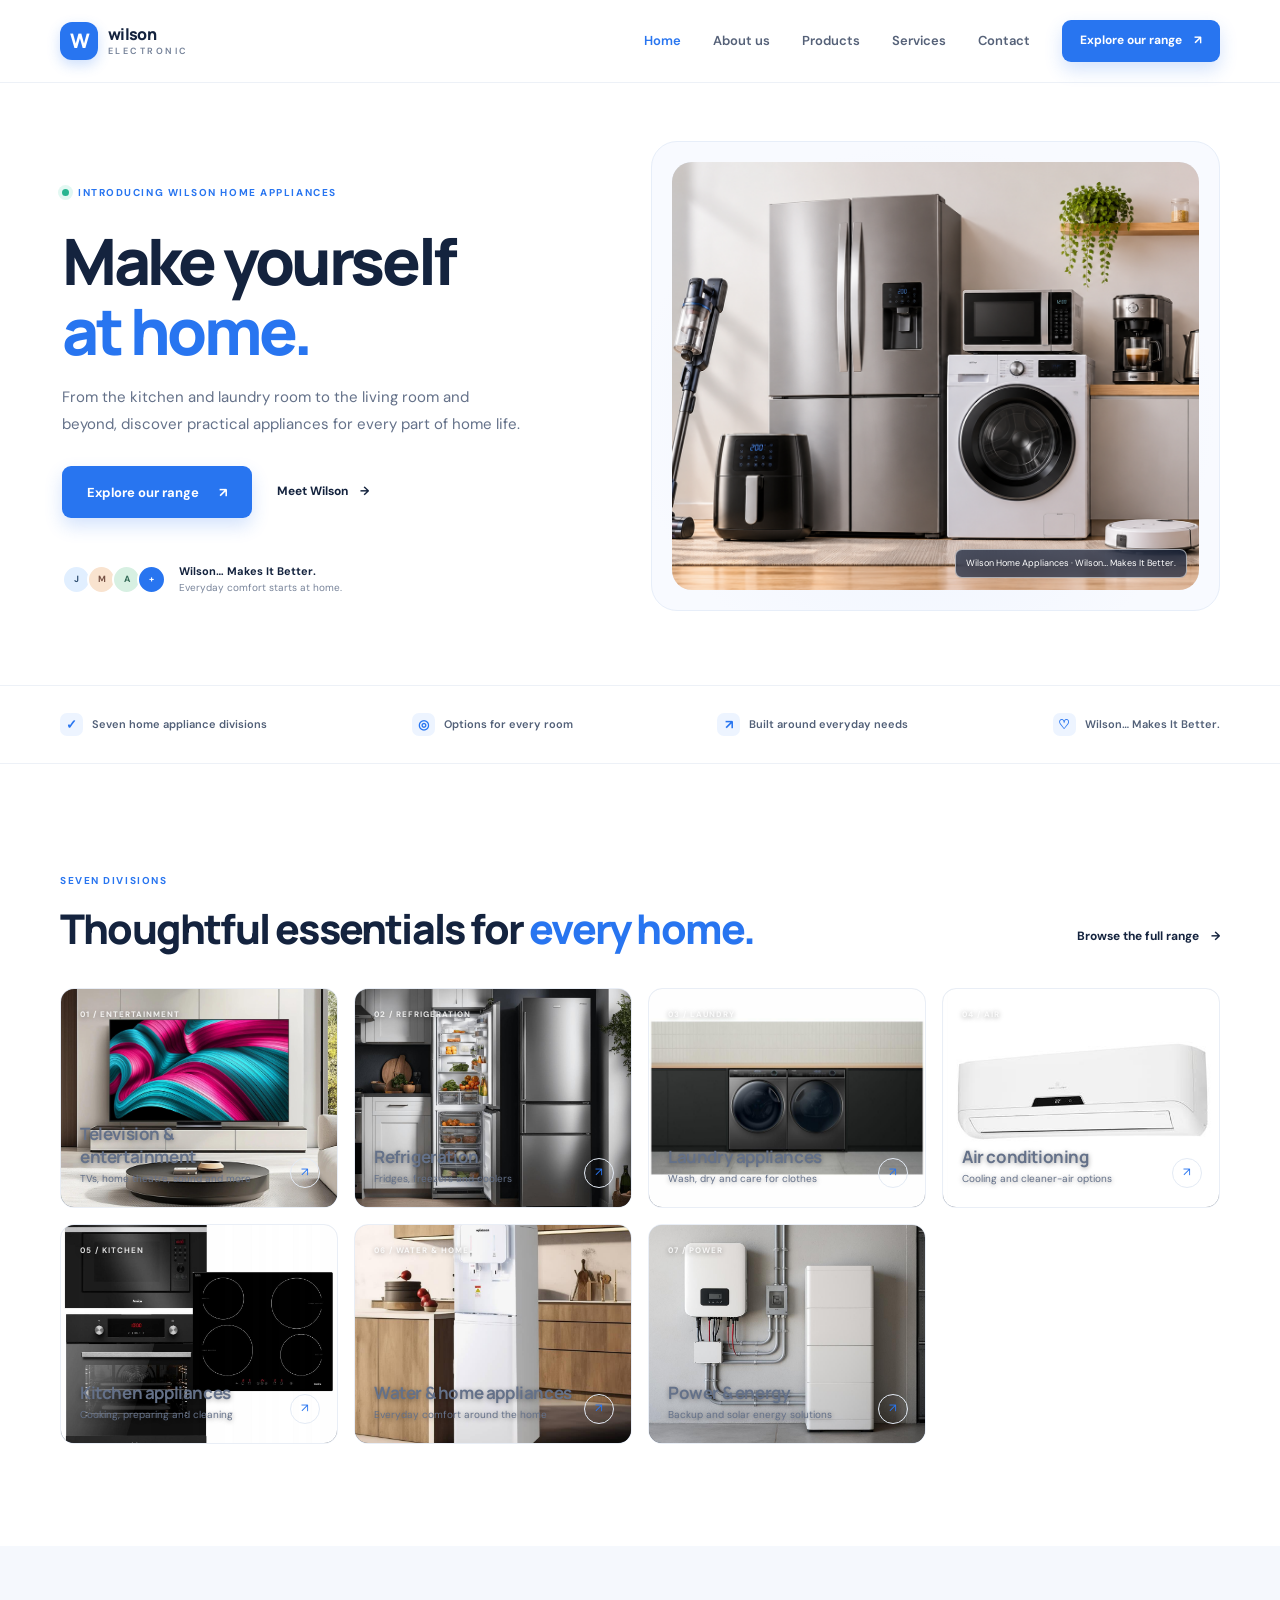
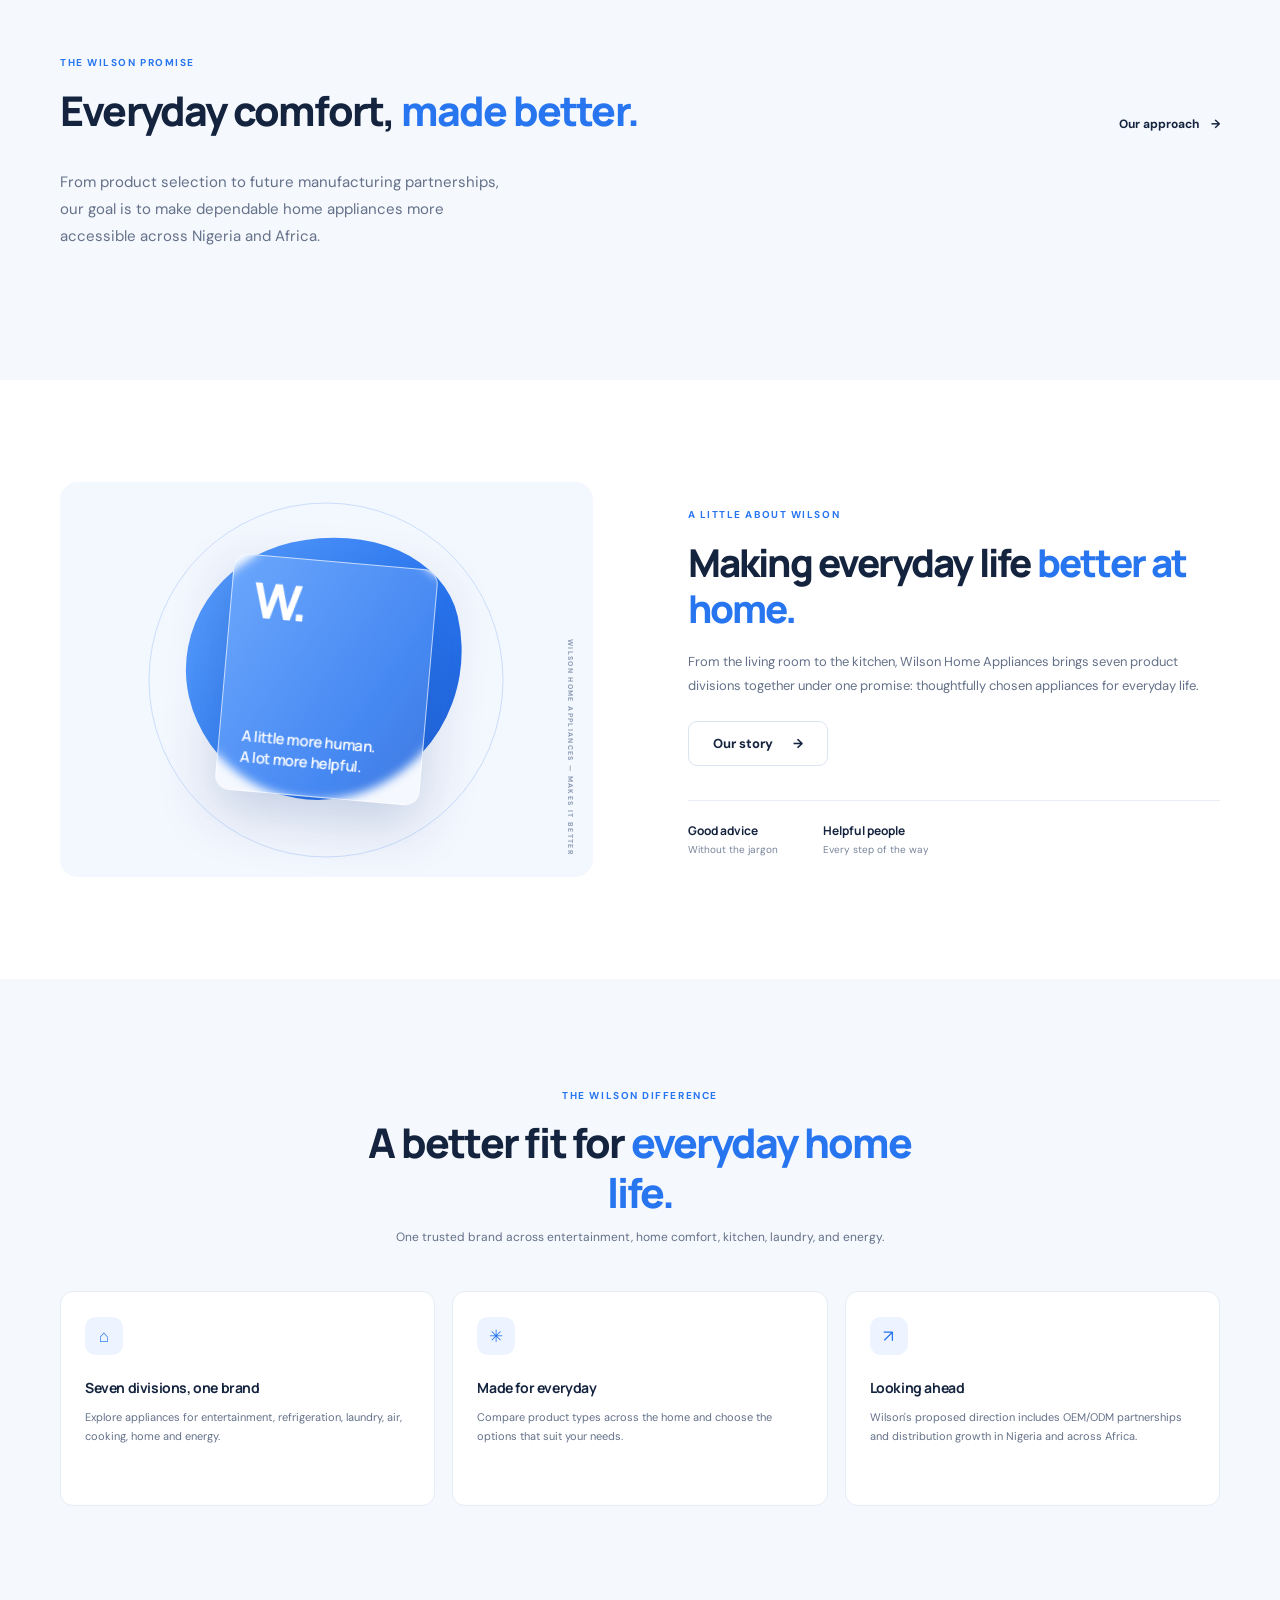
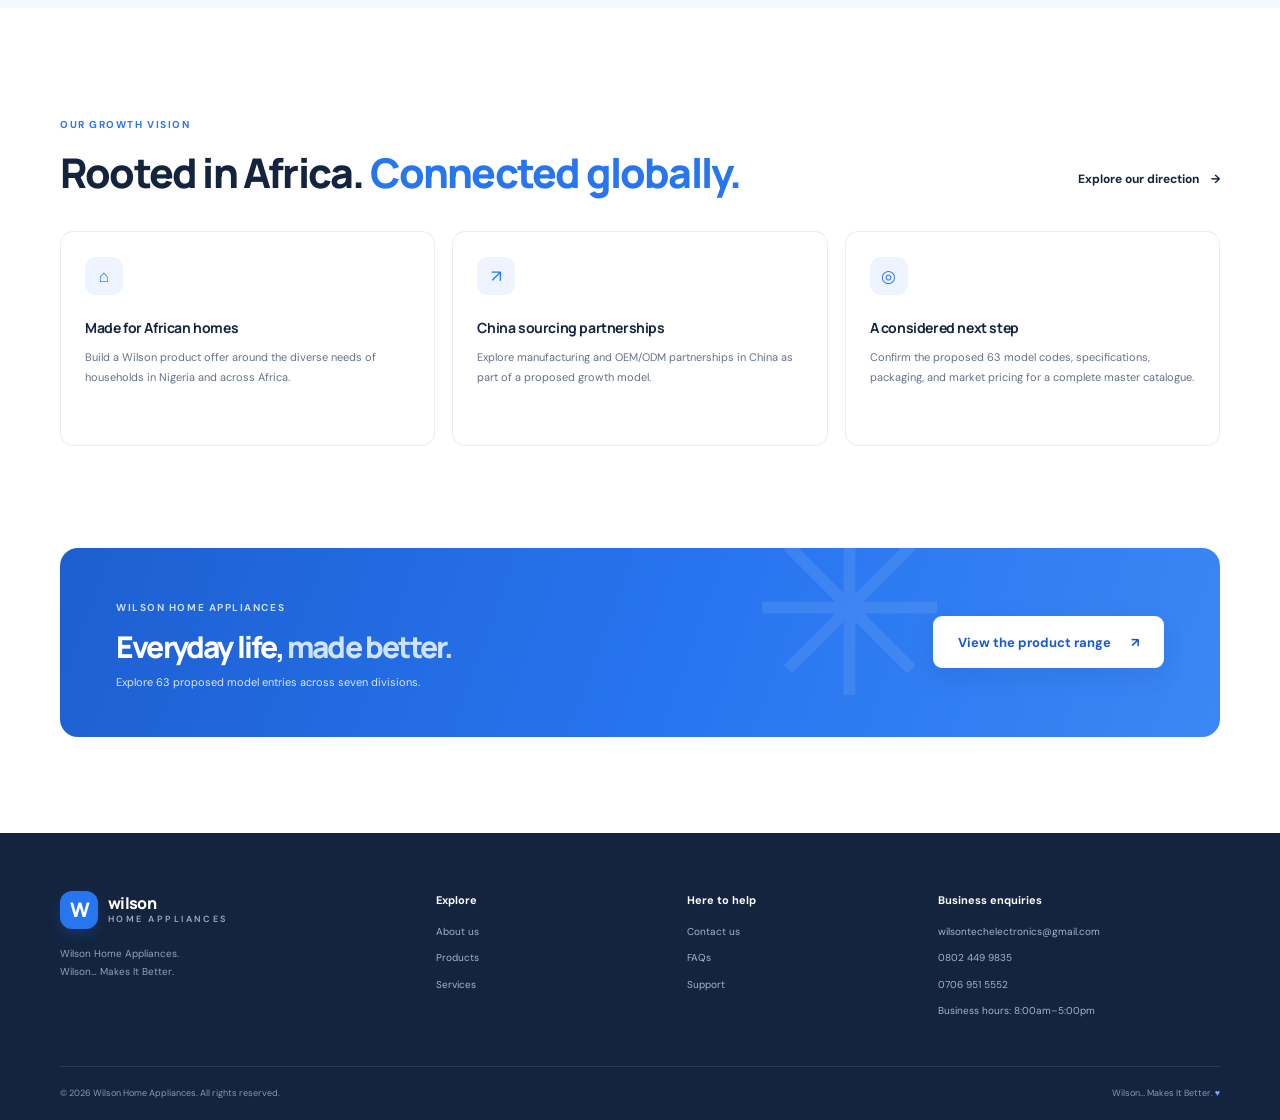
==== commit 64a0e492: "feat: finished thesite" ====
--- a/index.html
+++ b/index.html
@@ -6,8 +6,19 @@
   <meta name="viewport" content="width=device-width, initial-scale=1">
   <meta name="theme-color" content="#ffffff">
   <meta name="description"
-    content="Discover the Wilson Home Appliances range: thoughtful appliances for your home, with Wilson… Makes It Better.">
-  <title>Wilson | Home Appliances</title>
+    content="Explore Wilson Electronic home appliances in Nigeria, including TVs, refrigerators, laundry, kitchen, air conditioning and solar products.">
+  <meta name="robots" content="index, follow">
+  <meta property="og:type" content="website">
+  <meta property="og:locale" content="en_NG">
+  <meta property="og:site_name" content="Wilson Electronic">
+  <meta property="og:title" content="Wilson Electronic | Home Appliances in Nigeria">
+  <meta property="og:description"
+    content="Explore Wilson's proposed home appliance range across seven divisions. Wilson… Makes It Better.">
+  <meta name="twitter:card" content="summary">
+  <meta name="twitter:title" content="Wilson Electronic | Home Appliances in Nigeria">
+  <meta name="twitter:description"
+    content="Explore TVs, refrigeration, laundry, kitchen, air conditioning and power products from Wilson Electronic.">
+  <title>Wilson Electronic | Home Appliances in Nigeria</title>
   <link rel="icon" type="image/svg+xml" href="assets/img/favicon.svg">
   <link rel="preconnect" href="https://fonts.googleapis.com">
   <link rel="preconnect" href="https://fonts.gstatic.com" crossorigin>
@@ -16,6 +27,21 @@
     rel="stylesheet">
   <link rel="stylesheet" href="assets/styles/main.css">
   <script src="assets/scripts/main.js" defer></script>
+  <script type="application/ld+json">
+    {
+      "@context": "https://schema.org",
+      "@type": "Organization",
+      "name": "Wilson Electronic",
+      "description": "Wilson Home Appliances offers a proposed range of home appliances across seven product divisions.",
+      "email": "wilsontechelectronics@gmail.com",
+      "telephone": ["+2348024499835", "+2347069515552"],
+      "areaServed": {
+        "@type": "Country",
+        "name": "Nigeria"
+      },
+      "slogan": "Wilson… Makes It Better."
+    }
+  </script>
 </head>
 
 <body data-page="home">
@@ -254,8 +280,10 @@
           href="pages/products.html">Products</a><a href="pages/services.html">Services</a></div>
       <div class="footer-column"><strong>Here to help</strong><a href="pages/contact.html">Contact us</a><a
           href="pages/contact.html#faq">FAQs</a><a href="pages/services.html">Support</a></div>
-      <div class="footer-contact"><strong>Business enquiries</strong><span>Add Wilson's verified email</span><span>Add
-          Wilson's phone number</span><span>Add business hours</span></div>
+      <div class="footer-contact"><strong>Business enquiries</strong><a
+          href="mailto:wilsontechelectronics@gmail.com">wilsontechelectronics@gmail.com</a><a
+          href="tel:+2348024499835">0802 449 9835</a><a href="tel:+2347069515552">0706 951 5552</a><span>Business hours:
+          8:00am–5:00pm</span></div>
     </div>
     <div class="container footer-bottom"><span>© <span data-year></span> Wilson Home Appliances. All rights
         reserved.</span><span>Wilson… Makes It Better. <span class="footer-heart">♥</span></span></div>
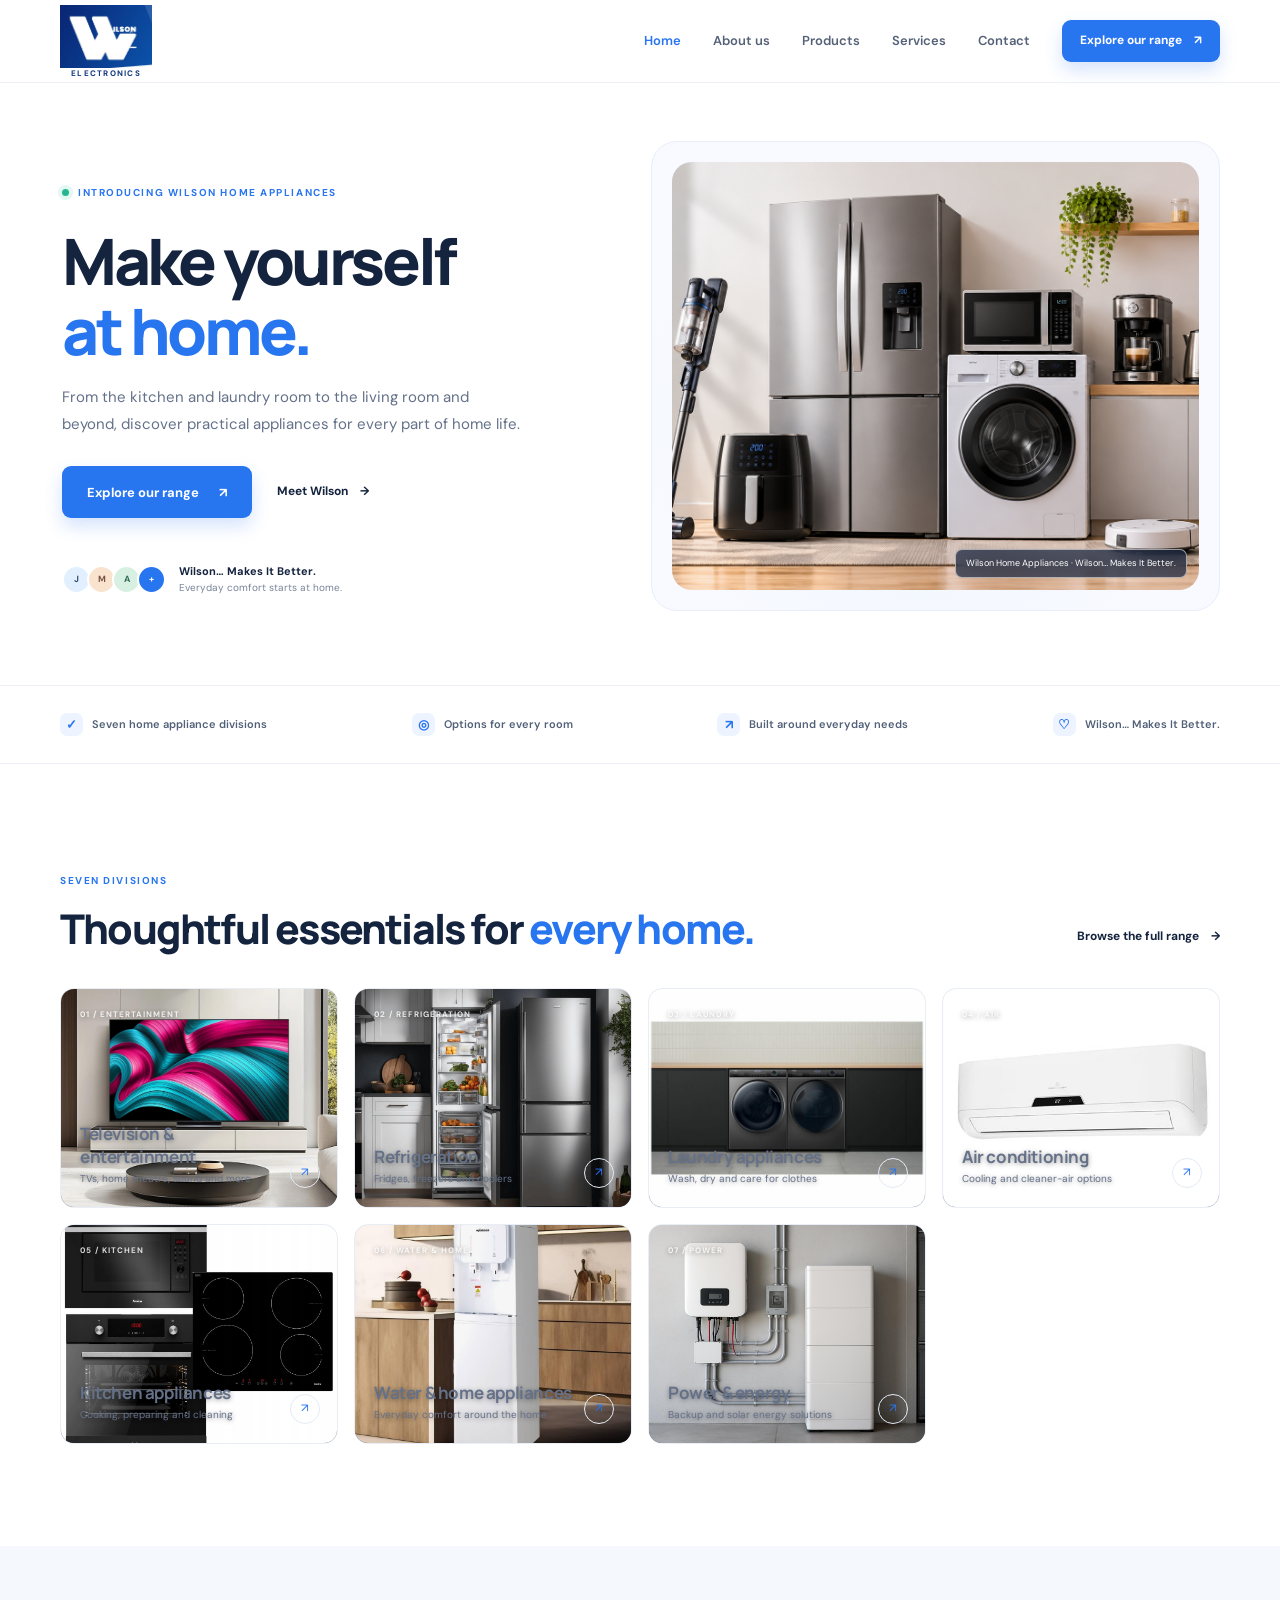
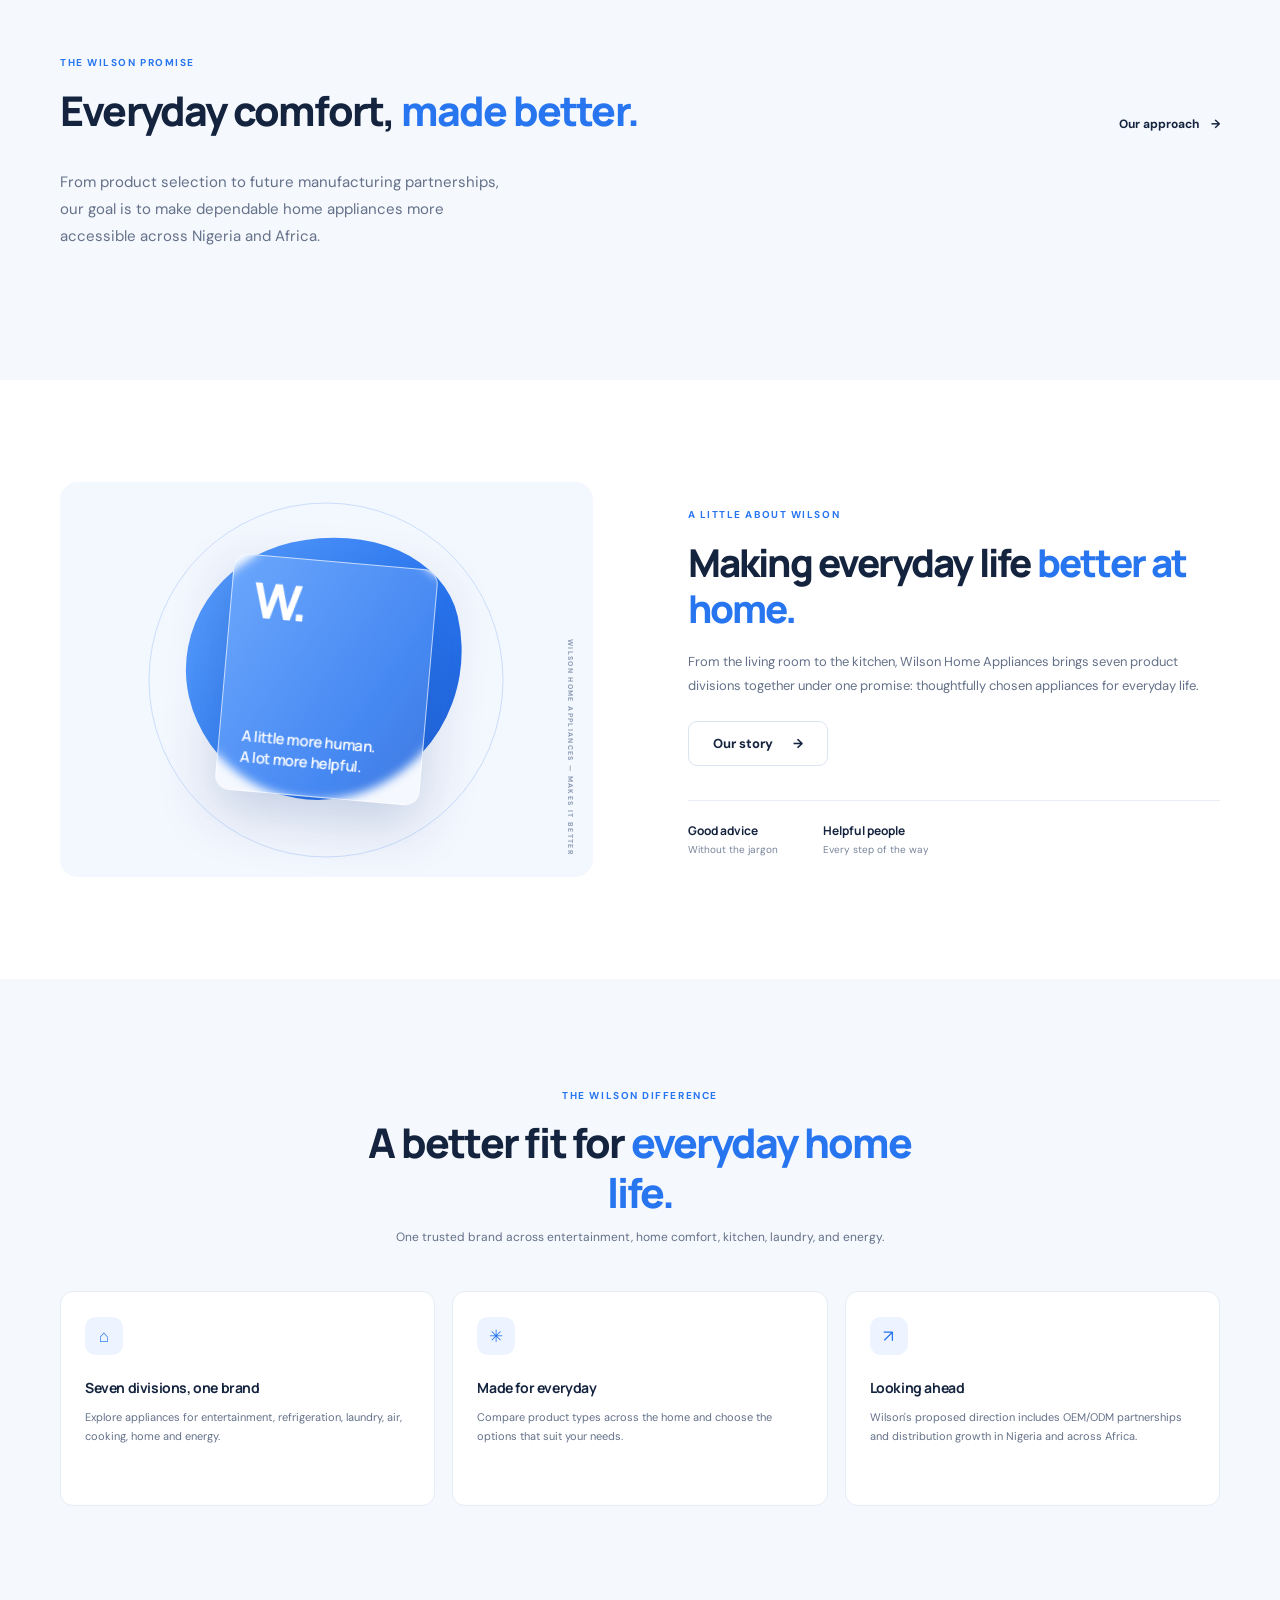
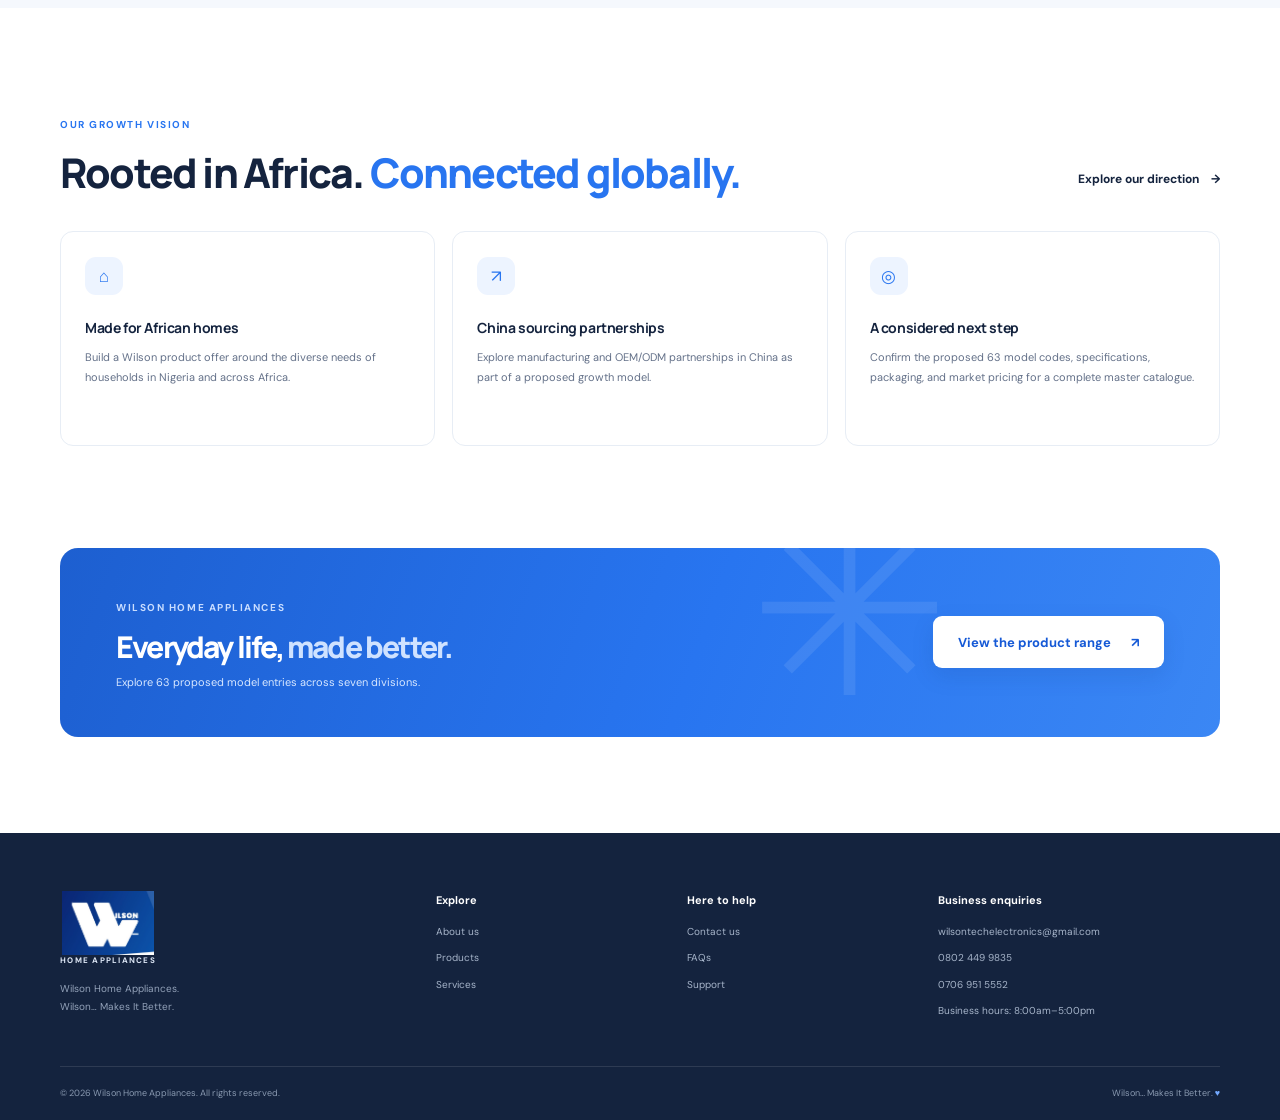
==== commit e08290f2: "commit feat: fix logo" ====
--- a/index.html
+++ b/index.html
@@ -8,9 +8,12 @@
   <meta name="description"
     content="Explore Wilson Electronic home appliances in Nigeria, including TVs, refrigerators, laundry, kitchen, air conditioning and solar products.">
   <meta name="robots" content="index, follow">
+  <link rel="canonical" href="https://www.wilson-electronics.com/">
   <meta property="og:type" content="website">
   <meta property="og:locale" content="en_NG">
   <meta property="og:site_name" content="Wilson Electronic">
+  <meta property="og:url" content="https://www.wilson-electronics.com/">
+  <meta property="og:image" content="https://www.wilson-electronics.com/assets/img/home/appliance-hero.png">
   <meta property="og:title" content="Wilson Electronic | Home Appliances in Nigeria">
   <meta property="og:description"
     content="Explore Wilson's proposed home appliance range across seven divisions. Wilson… Makes It Better.">
@@ -26,11 +29,14 @@
     href="https://fonts.googleapis.com/css2?family=DM+Sans:wght@400;500;600;700&family=Manrope:wght@400;500;600;700;800&display=swap"
     rel="stylesheet">
   <link rel="stylesheet" href="assets/styles/main.css">
+
+  <meta name="google-site-verification" content="tyU9BZK3jVDz_J6afg8o4xpxZFqFfgLyS6iri-zY1G4" />
   <script src="assets/scripts/main.js" defer></script>
   <script type="application/ld+json">
     {
       "@context": "https://schema.org",
       "@type": "Organization",
+      "url": "https://www.wilson-electronics.com/",
       "name": "Wilson Electronic",
       "description": "Wilson Home Appliances offers a proposed range of home appliances across seven product divisions.",
       "email": "wilsontechelectronics@gmail.com",
@@ -49,8 +55,10 @@
   <header class="site-header">
     <div class="container header-inner">
       <a class="brand" href="index.html" aria-label="Wilson Electronic home">
-        <span class="brand-mark" aria-hidden="true">W</span>
-        <span class="brand-name">wilson<span>ELECTRONIC</span></span>
+        <span class="brand-lockup"><img class="brand-logo" src="assets/img/wilson-electronic-logo.png"
+            alt="Wilson logo with its oversized W and ILSON lettering"><span class="brand-subtitle">
+              electronics
+          </span></span>
       </a>
       <button class="menu-toggle" type="button" aria-expanded="false" aria-controls="primary-navigation"
         aria-label="Open menu">
@@ -272,8 +280,10 @@
 
   <footer class="site-footer">
     <div class="container footer-main">
-      <div class="footer-brand"><a class="brand brand-light" href="index.html"><span class="brand-mark"
-            aria-hidden="true">W</span><span class="brand-name">wilson<span>HOME APPLIANCES</span></span></a>
+      <div class="footer-brand"><a class="brand" href="index.html" aria-label="Wilson Home Appliances home"><span
+            class="brand-lockup"><img class="brand-logo" src="assets/img/wilson-electronic-logo.png"
+              alt="Wilson logo with its oversized W and ILSON lettering"><span class="brand-subtitle">Home
+              Appliances</span></span></a>
         <p>Wilson Home Appliances.<br>Wilson… Makes It Better.</p>
       </div>
       <div class="footer-column"><strong>Explore</strong><a href="pages/about.html">About us</a><a
--- a/assets/styles/main.css
+++ b/assets/styles/main.css
@@ -141,31 +141,25 @@
   flex: 0 0 auto;
 }
 
-.brand-mark {
-  width: 38px;
-  height: 38px;
-  display: grid;
-  place-items: center;
-  border-radius: 12px;
-  color: white;
-  background: var(--blue);
-  font: 800 20px/1 var(--font-display);
-  letter-spacing: -2px;
-  box-shadow: 0 5px 13px rgb(40 117 240 / 23%);
-}
-
-.brand-name {
-  display: grid;
-  color: var(--navy);
-  font: 800 16px/1.08 var(--font-display);
-  letter-spacing: -.7px;
-}
-
-.brand-name span {
-  margin-top: 3px;
-  color: #748198;
-  font: 600 9px/1 var(--font-body);
-  letter-spacing: 2.45px;
+.brand-lockup {
+  display: flex;
+  flex-direction: column;
+  align-items: center;
+  gap: 1px;
+}
+
+.brand-logo {
+  display: block;
+  width: 92px;
+  height: auto;
+}
+
+.brand-subtitle {
+  color: #173b82;
+  font-size: 8px;
+  font-weight: 800;
+  letter-spacing: 1.25px;
+  line-height: 1;
   text-transform: uppercase;
 }
 
@@ -1521,20 +1515,16 @@
   background: #14233e;
 }
 
+.footer-brand .brand-subtitle {
+  color: #dbe5f4;
+}
+
 .footer-main {
   display: grid;
   grid-template-columns: 1.6fr 1fr 1fr 1.35fr;
   gap: 42px;
   padding-top: 58px;
   padding-bottom: 46px;
-}
-
-.brand-light .brand-name {
-  color: white;
-}
-
-.brand-light .brand-name span {
-  color: #9cabc0;
 }
 
 .footer-brand p {
@@ -2980,9 +2970,8 @@
     gap: 8px;
   }
 
-  .brand-mark {
-    width: 35px;
-    height: 35px;
+  .brand-logo {
+    width: 78px;
   }
 
   .hero-actions {
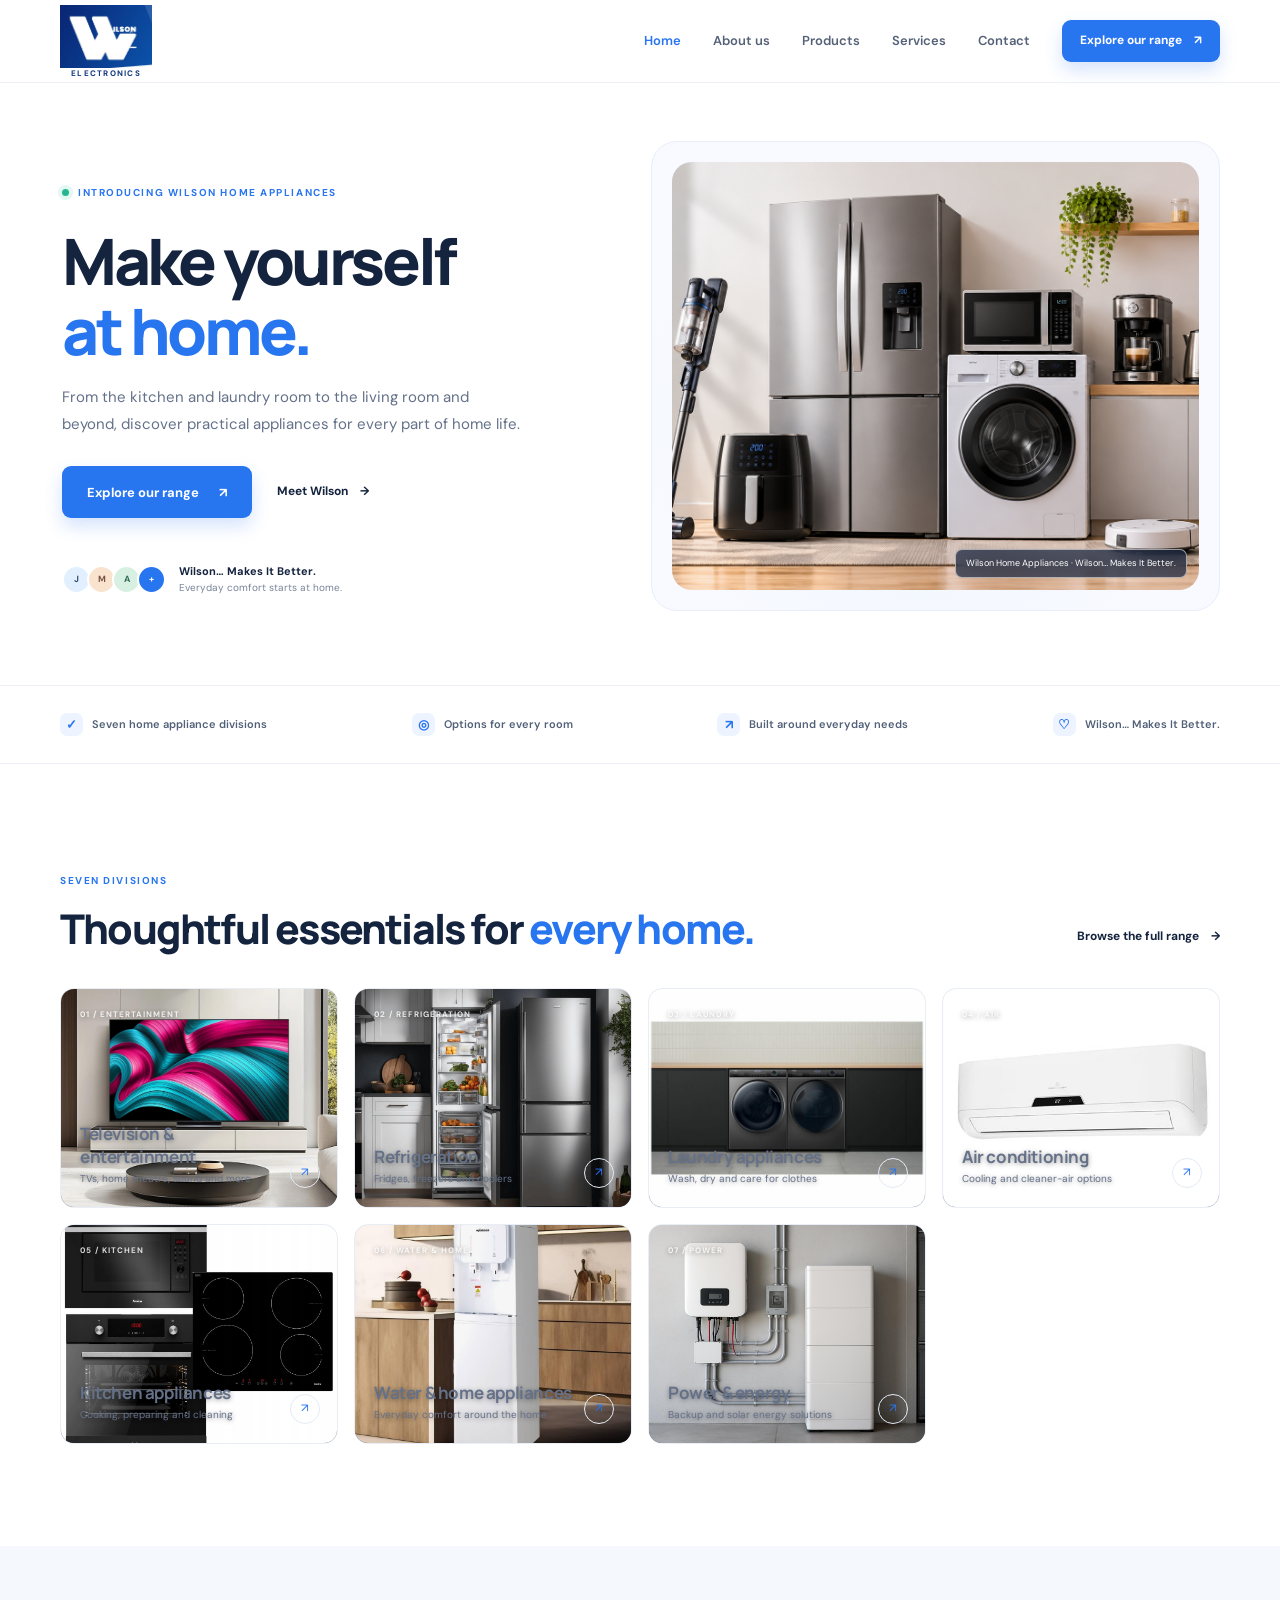
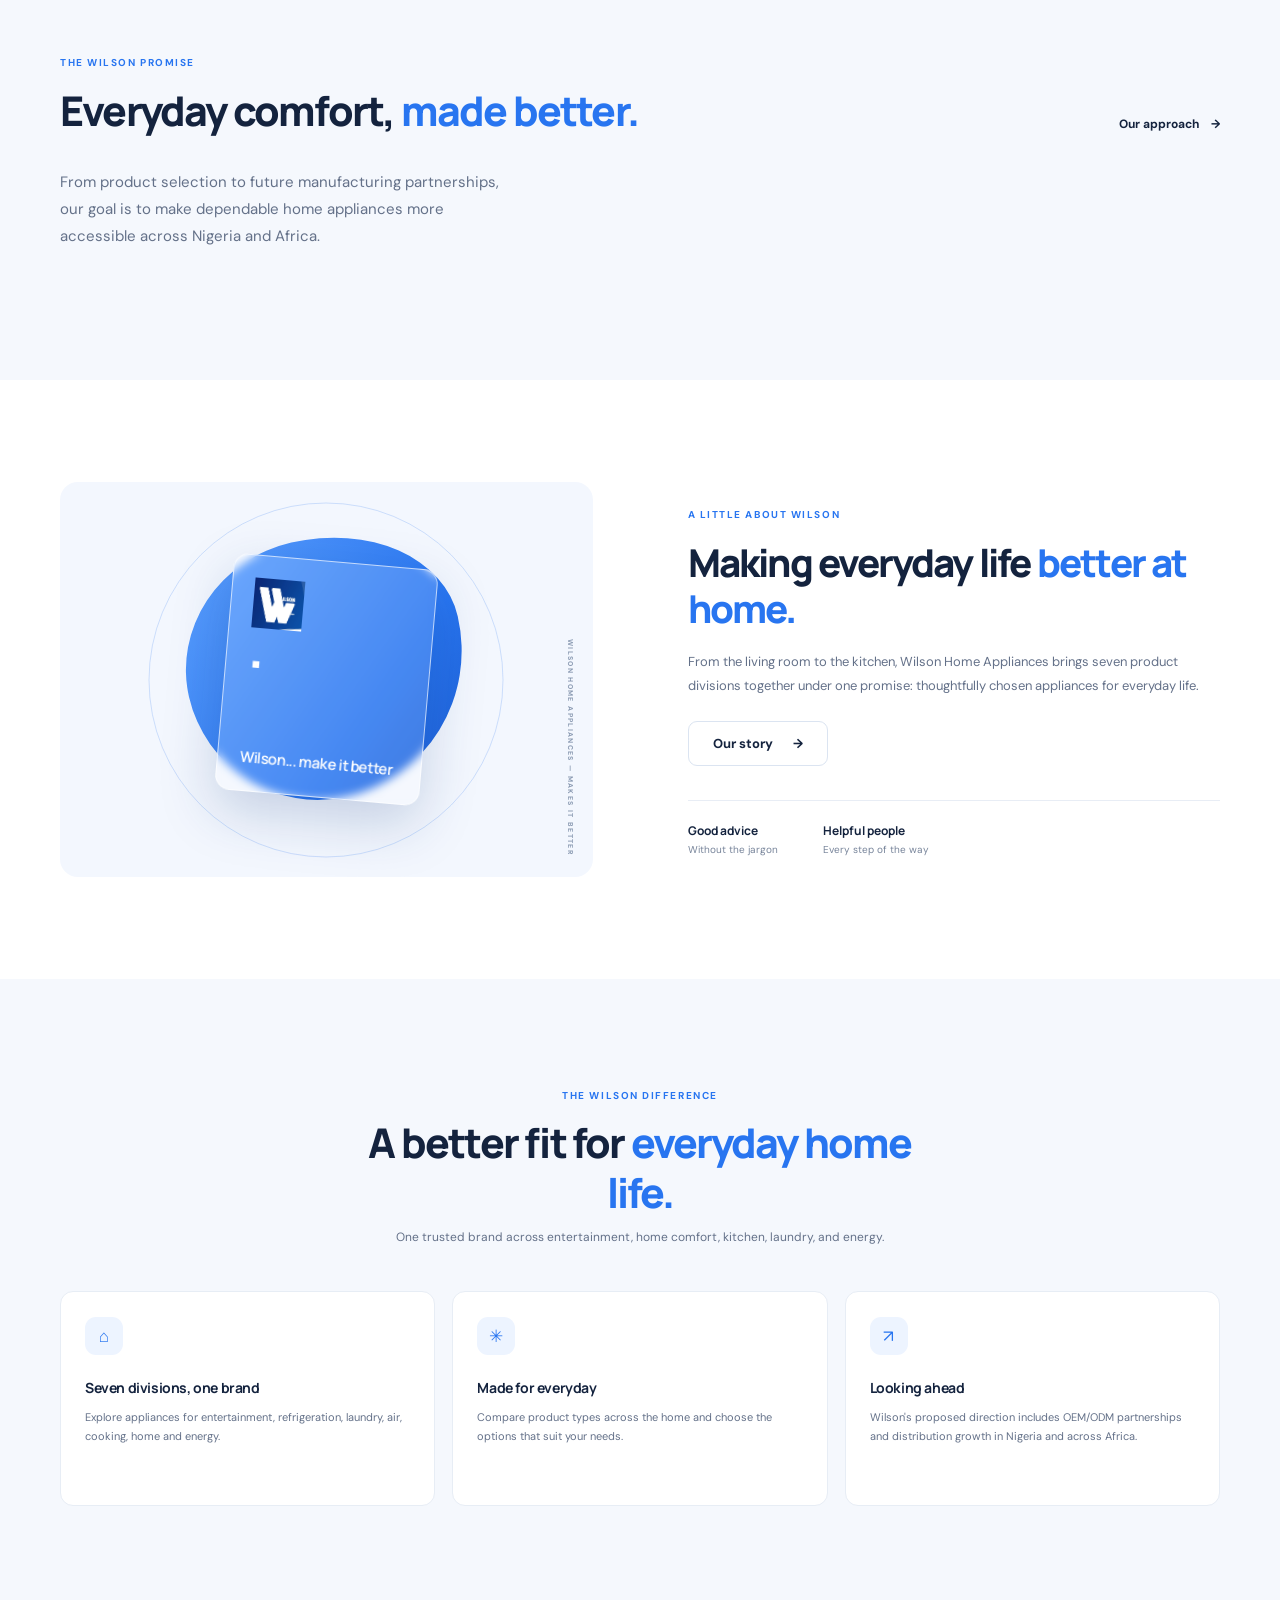
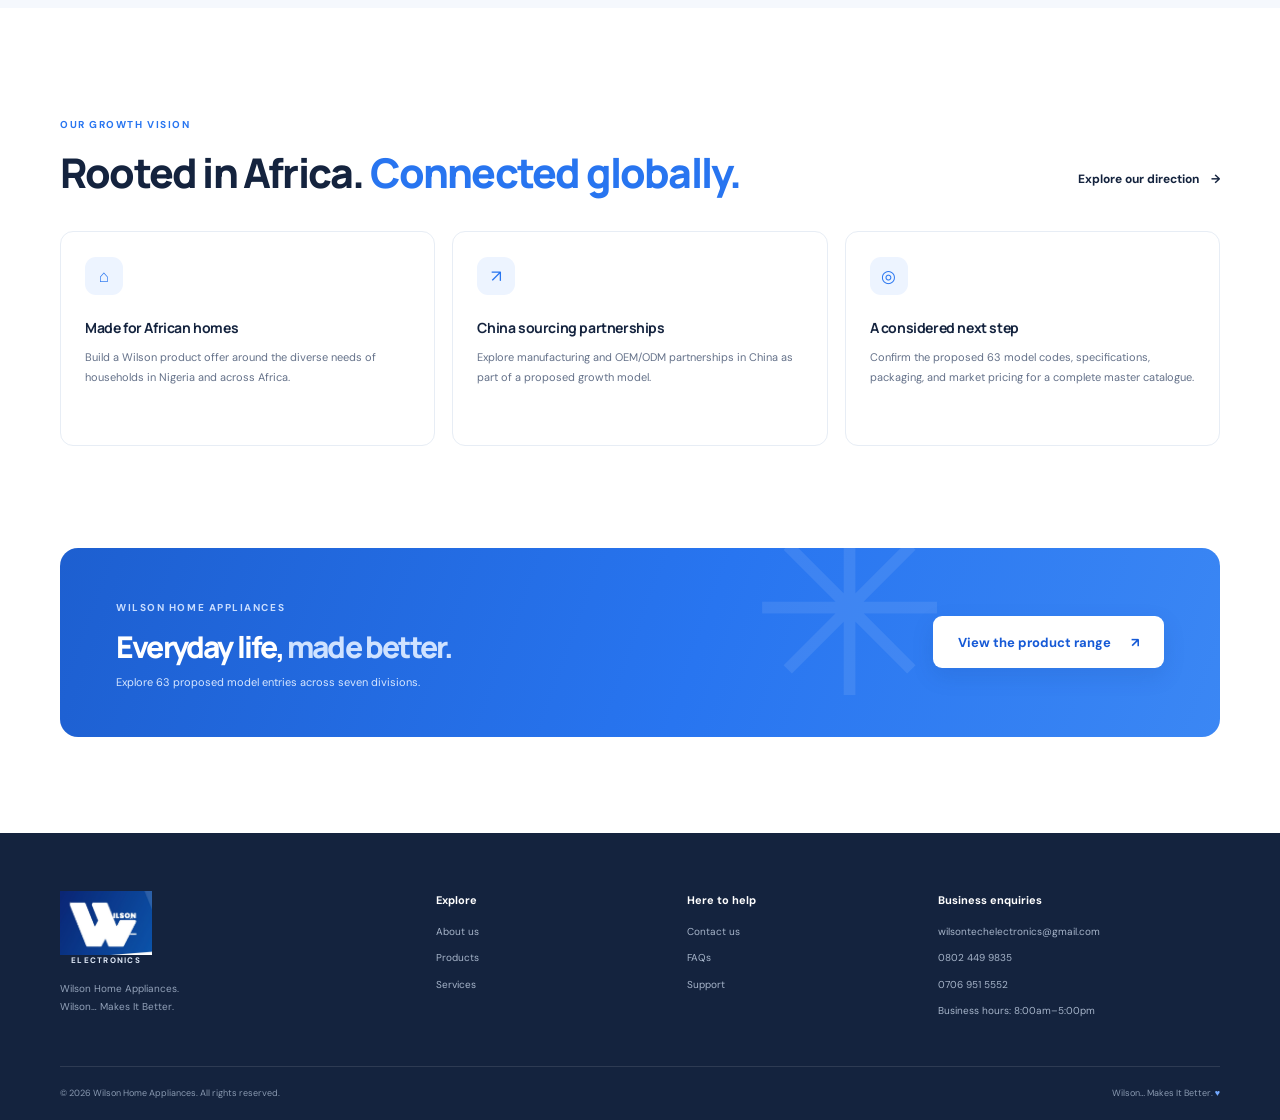
==== commit 89595362: "feat: work on the pics" ====
--- a/index.html
+++ b/index.html
@@ -57,7 +57,7 @@
       <a class="brand" href="index.html" aria-label="Wilson Electronic home">
         <span class="brand-lockup"><img class="brand-logo" src="assets/img/wilson-electronic-logo.png"
             alt="Wilson logo with its oversized W and ILSON lettering"><span class="brand-subtitle">
-              electronics
+            Electronics
           </span></span>
       </a>
       <button class="menu-toggle" type="button" aria-expanded="false" aria-controls="primary-navigation"
@@ -126,16 +126,16 @@
       <div class="category-grid">
         <a class="category-card category-audio" href="pages/products.html?division=television">
           <span class="category-image"><img class="image-slot" data-image-slot
-              src="assets/img/home/television_&_entertainment.jpg" alt="Television and entertainment appliances" loading="lazy"><span
-              class="category-symbol" aria-hidden="true">▣</span></span>
+              src="assets/img/home/television_&_entertainment.jpg" alt="Television and entertainment appliances"
+              loading="lazy"><span class="category-symbol" aria-hidden="true">▣</span></span>
           <span class="category-number">01 / ENTERTAINMENT</span>
           <span class="category-info"><strong>Television &amp; entertainment</strong><small>TVs, home theatre, sound and
               more</small></span><span class="round-arrow" aria-hidden="true">↗</span>
         </a>
         <a class="category-card category-computing" href="pages/products.html?division=refrigeration">
-          <span class="category-image"><img class="image-slot" data-image-slot
-              src="assets/img/home/refrigations.jpg" alt="Wilson refrigeration appliances" loading="lazy"><span
-              class="category-symbol" aria-hidden="true">▤</span></span>
+          <span class="category-image"><img class="image-slot" data-image-slot src="assets/img/home/refrigations.jpg"
+              alt="Wilson refrigeration appliances" loading="lazy"><span class="category-symbol"
+              aria-hidden="true">▤</span></span>
           <span class="category-number">02 / REFRIGERATION</span>
           <span class="category-info"><strong>Refrigeration</strong><small>Fridges, freezers and
               coolers</small></span><span class="round-arrow" aria-hidden="true">↗</span>
@@ -149,33 +149,33 @@
               clothes</small></span><span class="round-arrow" aria-hidden="true">↗</span>
         </a>
         <a class="category-card category-mobile" href="pages/products.html?division=air-conditioning">
-          <span class="category-image"><img class="image-slot" data-image-slot
-              src="assets/img/home/ac.jpg" alt="Wilson air conditioning and air care appliances"
-              loading="lazy"><span class="category-symbol" aria-hidden="true">❋</span></span>
+          <span class="category-image"><img class="image-slot" data-image-slot src="assets/img/home/ac.jpg"
+              alt="Wilson air conditioning and air care appliances" loading="lazy"><span class="category-symbol"
+              aria-hidden="true">❋</span></span>
           <span class="category-number">04 / AIR</span>
           <span class="category-info"><strong>Air conditioning</strong><small>Cooling and cleaner-air
               options</small></span><span class="round-arrow" aria-hidden="true">↗</span>
         </a>
         <a class="category-card category-audio" href="pages/products.html?division=kitchen">
-          <span class="category-image"><img class="image-slot" data-image-slot src="assets/img/home/kitchen_appliances.jpg"
-              alt="Wilson kitchen appliances" loading="lazy"><span class="category-symbol"
-              aria-hidden="true">♨</span></span>
+          <span class="category-image"><img class="image-slot" data-image-slot
+              src="assets/img/home/kitchen_appliances.jpg" alt="Wilson kitchen appliances" loading="lazy"><span
+              class="category-symbol" aria-hidden="true">♨</span></span>
           <span class="category-number">05 / KITCHEN</span>
           <span class="category-info"><strong>Kitchen appliances</strong><small>Cooking, preparing and
               cleaning</small></span><span class="round-arrow" aria-hidden="true">↗</span>
         </a>
         <a class="category-card category-home" href="pages/products.html?division=water-home">
-          <span class="category-image"><img class="image-slot" data-image-slot
-              src="assets/img/home/water_appliance.jpg" alt="Wilson water and home appliances" loading="lazy"><span
-              class="category-symbol" aria-hidden="true">⌂</span></span>
+          <span class="category-image"><img class="image-slot" data-image-slot src="assets/img/home/water_appliance.jpg"
+              alt="Wilson water and home appliances" loading="lazy"><span class="category-symbol"
+              aria-hidden="true">⌂</span></span>
           <span class="category-number">06 / WATER &amp; HOME</span>
           <span class="category-info"><strong>Water &amp; home appliances</strong><small>Everyday comfort around the
               home</small></span><span class="round-arrow" aria-hidden="true">↗</span>
         </a>
         <a class="category-card category-computing" href="pages/products.html?division=power-energy">
-          <span class="category-image"><img class="image-slot" data-image-slot
-              src="assets/img/home/power_en.jpg" alt="Wilson power and energy products" loading="lazy"><span
-              class="category-symbol" aria-hidden="true">ϟ</span></span>
+          <span class="category-image"><img class="image-slot" data-image-slot src="assets/img/home/power_en.jpg"
+              alt="Wilson power and energy products" loading="lazy"><span class="category-symbol"
+              aria-hidden="true">ϟ</span></span>
           <span class="category-number">07 / POWER</span>
           <span class="category-info"><strong>Power &amp; energy</strong><small>Backup and solar energy
               solutions</small></span><span class="round-arrow" aria-hidden="true">↗</span>
@@ -202,8 +202,10 @@
       <div class="story-visual">
         <div class="story-blue-shape"></div>
         <div class="story-orbit"></div>
-        <div class="story-card"><span class="story-card-mark">W.</span><span class="story-card-caption">A little more
-            human.<br>A lot more helpful.</span></div>
+        <div class="story-card"><span class="story-card-mark"><img src="/assets/img/wilson-electronic-logo.png"
+              alt="wilson-electronics-log" width="50" height="50">.</span><span class="story-card-caption">
+            Wilson... make it better
+          </span></div>
         <span class="story-side-label">WILSON HOME APPLIANCES — MAKES IT BETTER</span>
       </div>
       <div class="story-copy">
@@ -282,8 +284,8 @@
     <div class="container footer-main">
       <div class="footer-brand"><a class="brand" href="index.html" aria-label="Wilson Home Appliances home"><span
             class="brand-lockup"><img class="brand-logo" src="assets/img/wilson-electronic-logo.png"
-              alt="Wilson logo with its oversized W and ILSON lettering"><span class="brand-subtitle">Home
-              Appliances</span></span></a>
+              alt="Wilson logo with its oversized W and ILSON lettering"><span
+              class="brand-subtitle">Electronics</span></span></a>
         <p>Wilson Home Appliances.<br>Wilson… Makes It Better.</p>
       </div>
       <div class="footer-column"><strong>Explore</strong><a href="pages/about.html">About us</a><a
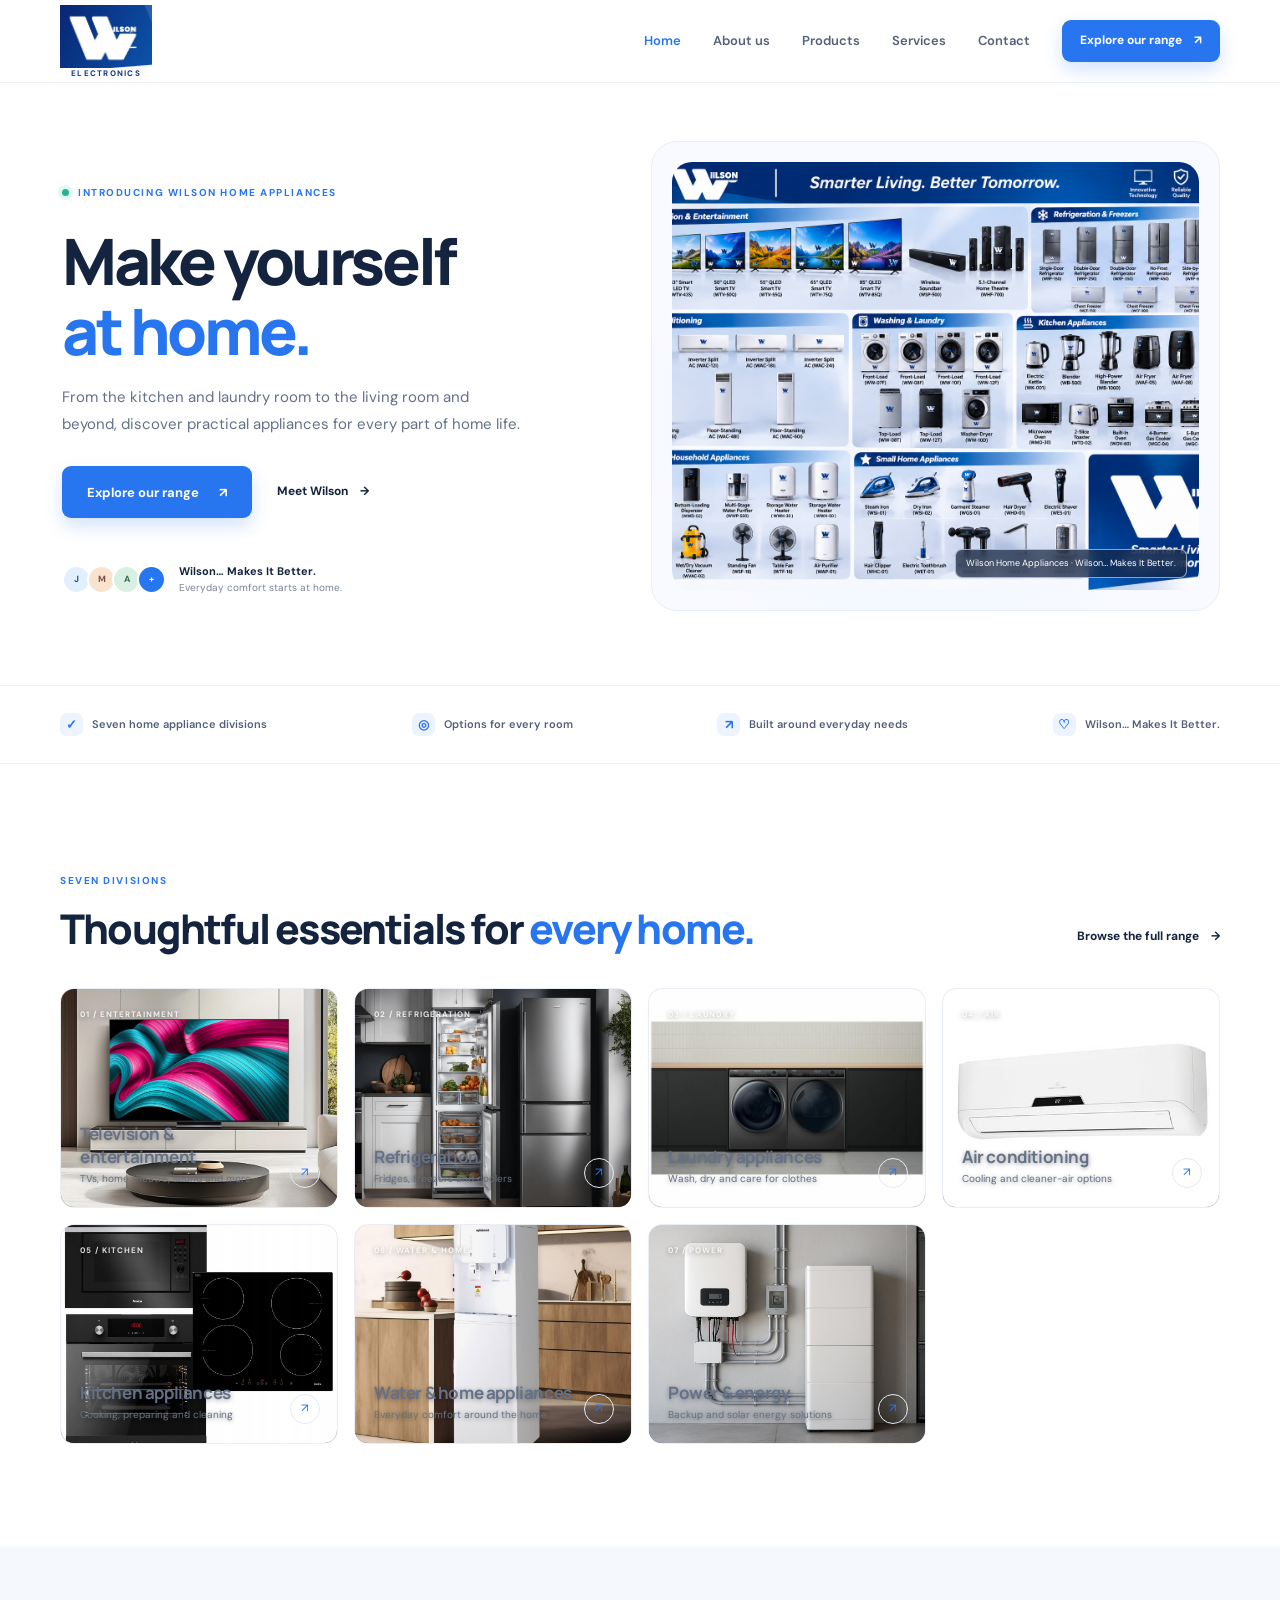
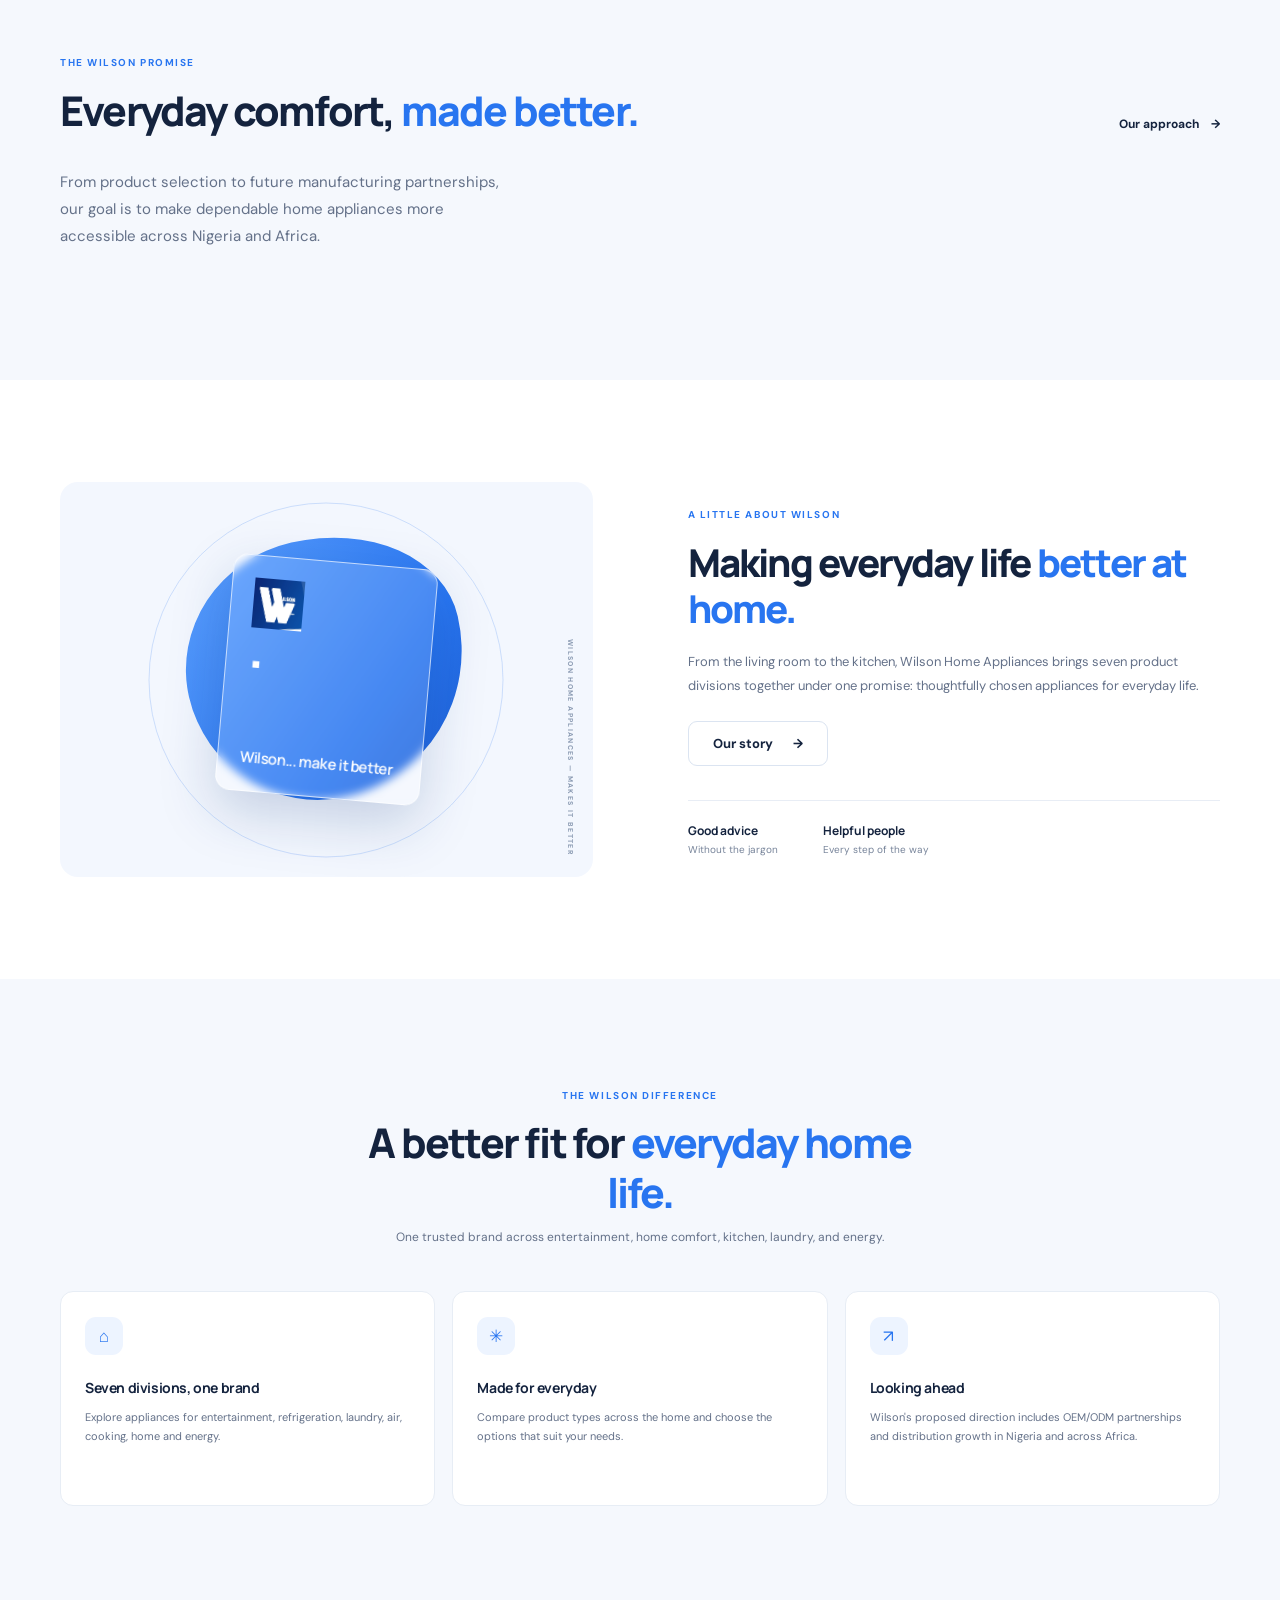
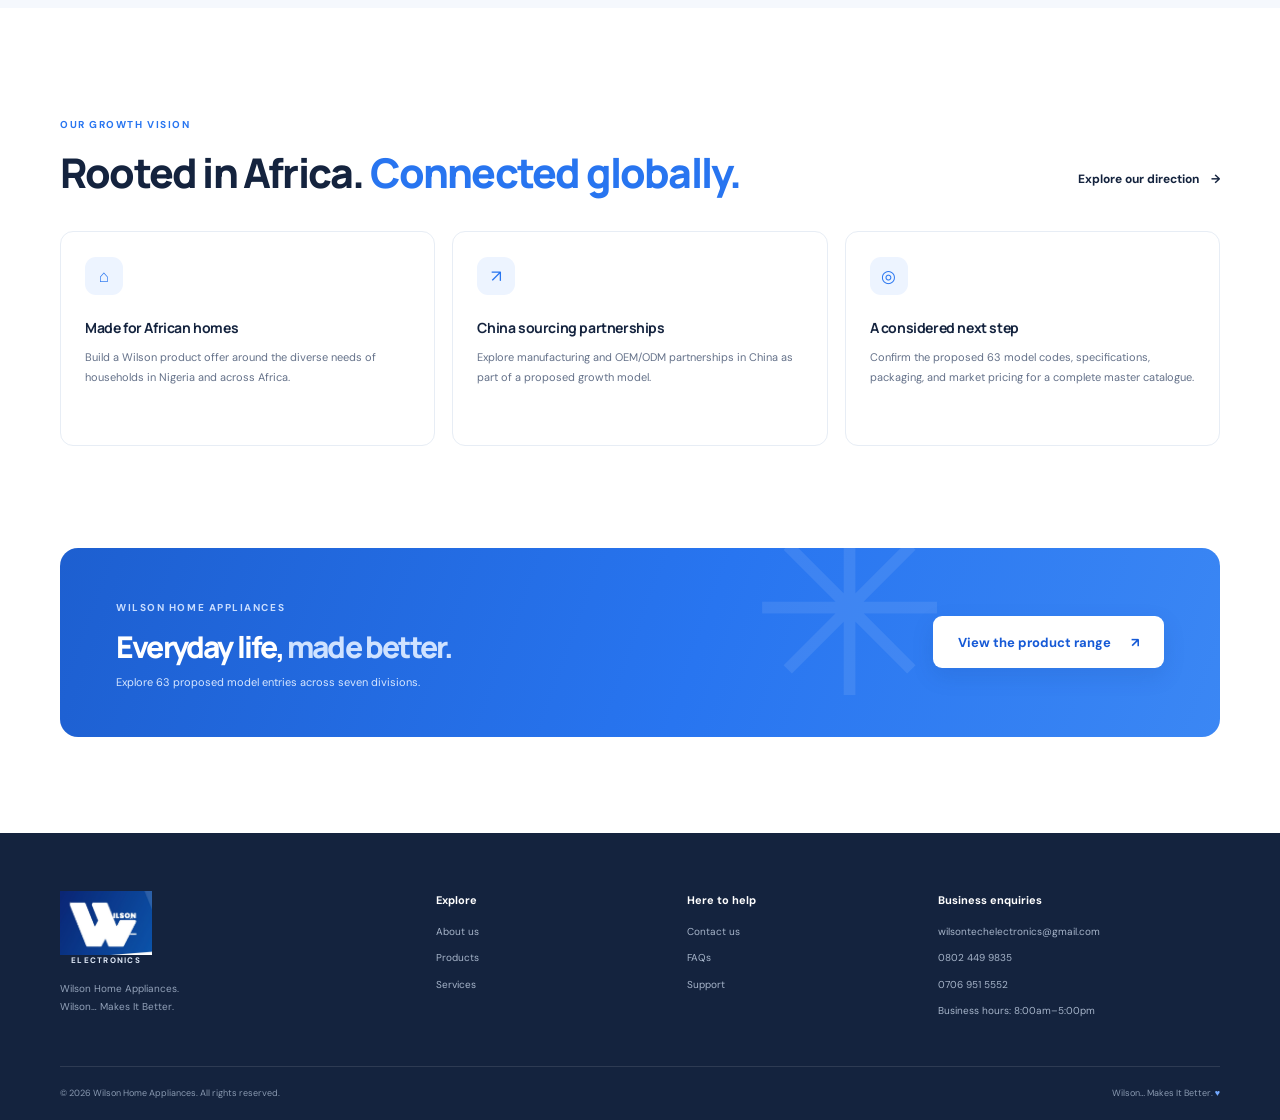
==== commit e1259eef: "feat: update hero image" ====
--- a/index.html
+++ b/index.html
@@ -22,7 +22,7 @@
   <meta name="twitter:description"
     content="Explore TVs, refrigeration, laundry, kitchen, air conditioning and power products from Wilson Electronic.">
   <title>Wilson Electronic | Home Appliances in Nigeria</title>
-  <link rel="icon" type="image/svg+xml" href="assets/img/favicon.svg">
+  <link rel="icon" type="image/svg+xml" href="assets/img/wilson-electronic-logo.png">
   <link rel="preconnect" href="https://fonts.googleapis.com">
   <link rel="preconnect" href="https://fonts.gstatic.com" crossorigin>
   <link
@@ -95,7 +95,7 @@
       </div>
       <div class="hero-visual appliance-hero-visual" aria-label="Wilson home appliance photography">
         <figure class="image-frame home-hero-image">
-          <img class="image-slot" data-image-slot src="assets/img/home/appliance-hero.png"
+          <img class="image-slot" data-image-slot src="assets/img/home/Wilson Smart Home Appliance Catalog.png"
             alt="Wilson home appliances featured in a welcoming modern home">
           <div class="image-fallback">
             <span class="image-fallback-icon" aria-hidden="true">⌂</span>
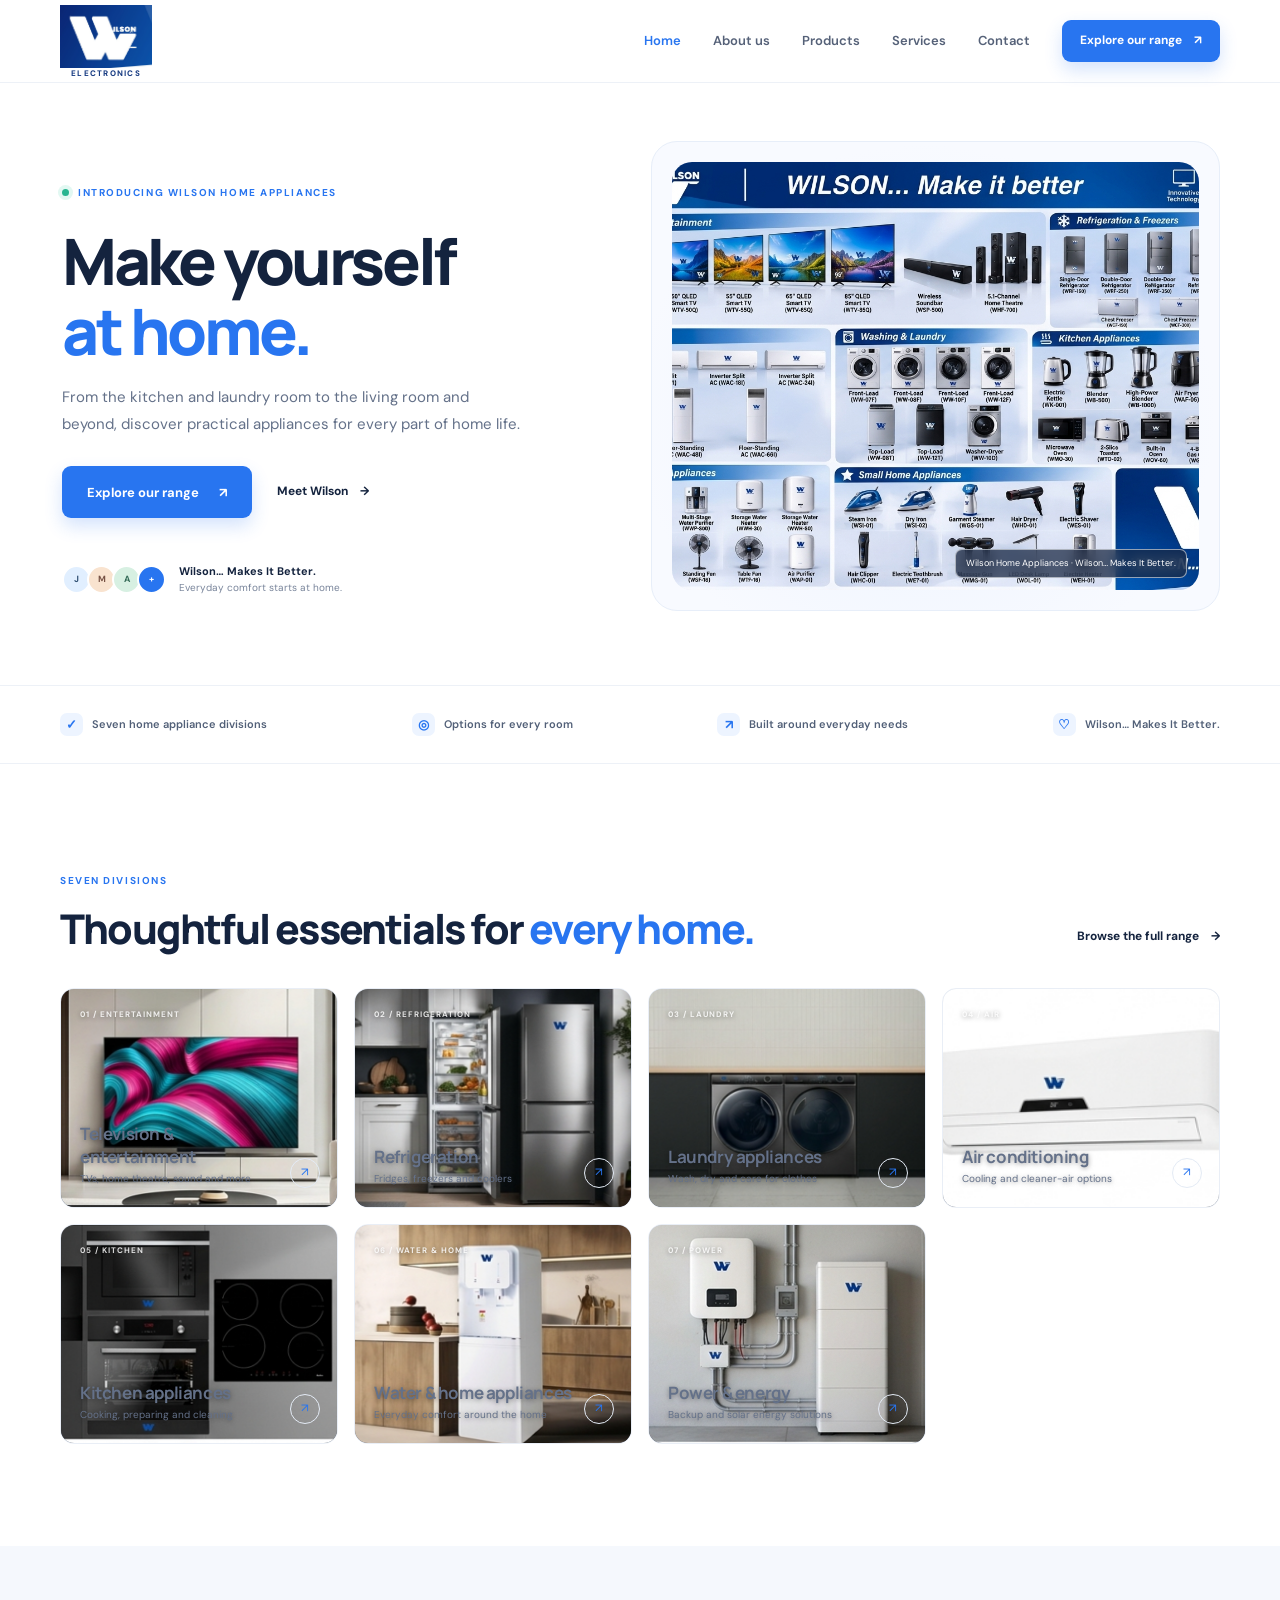
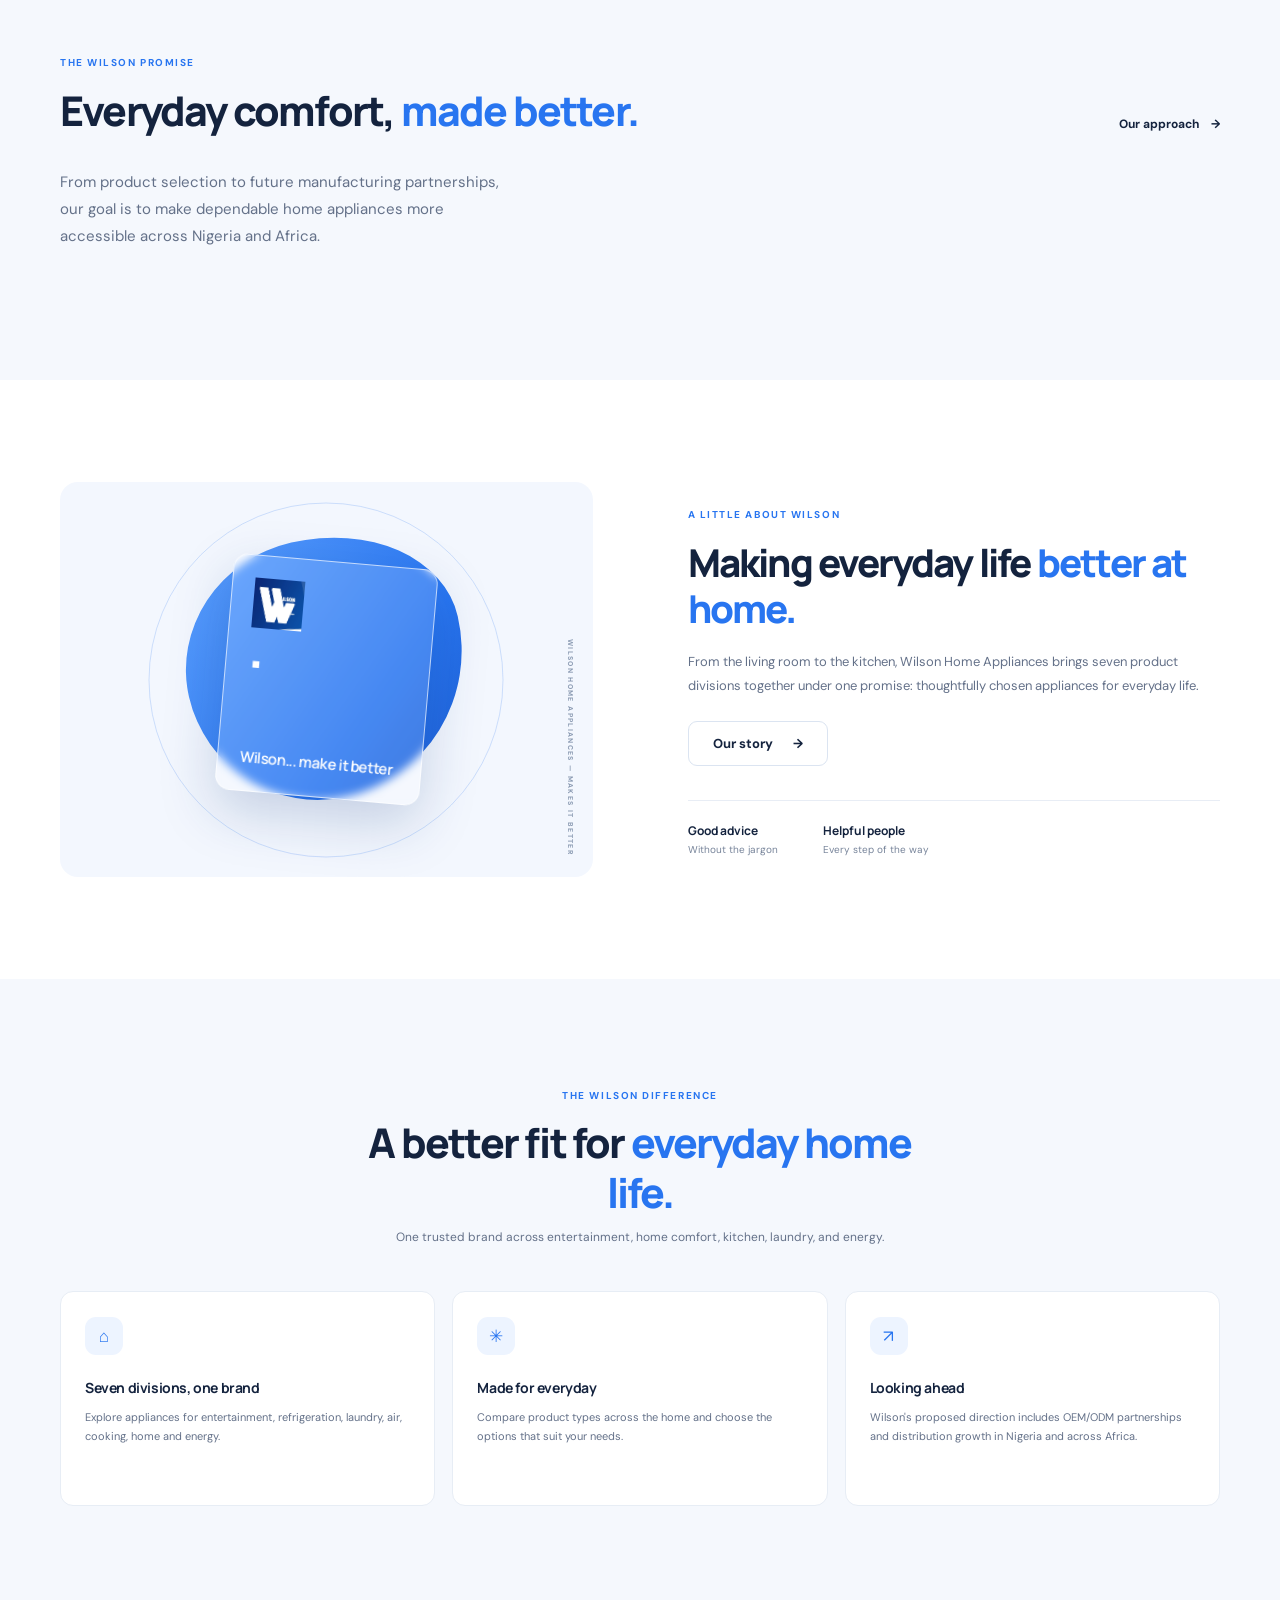
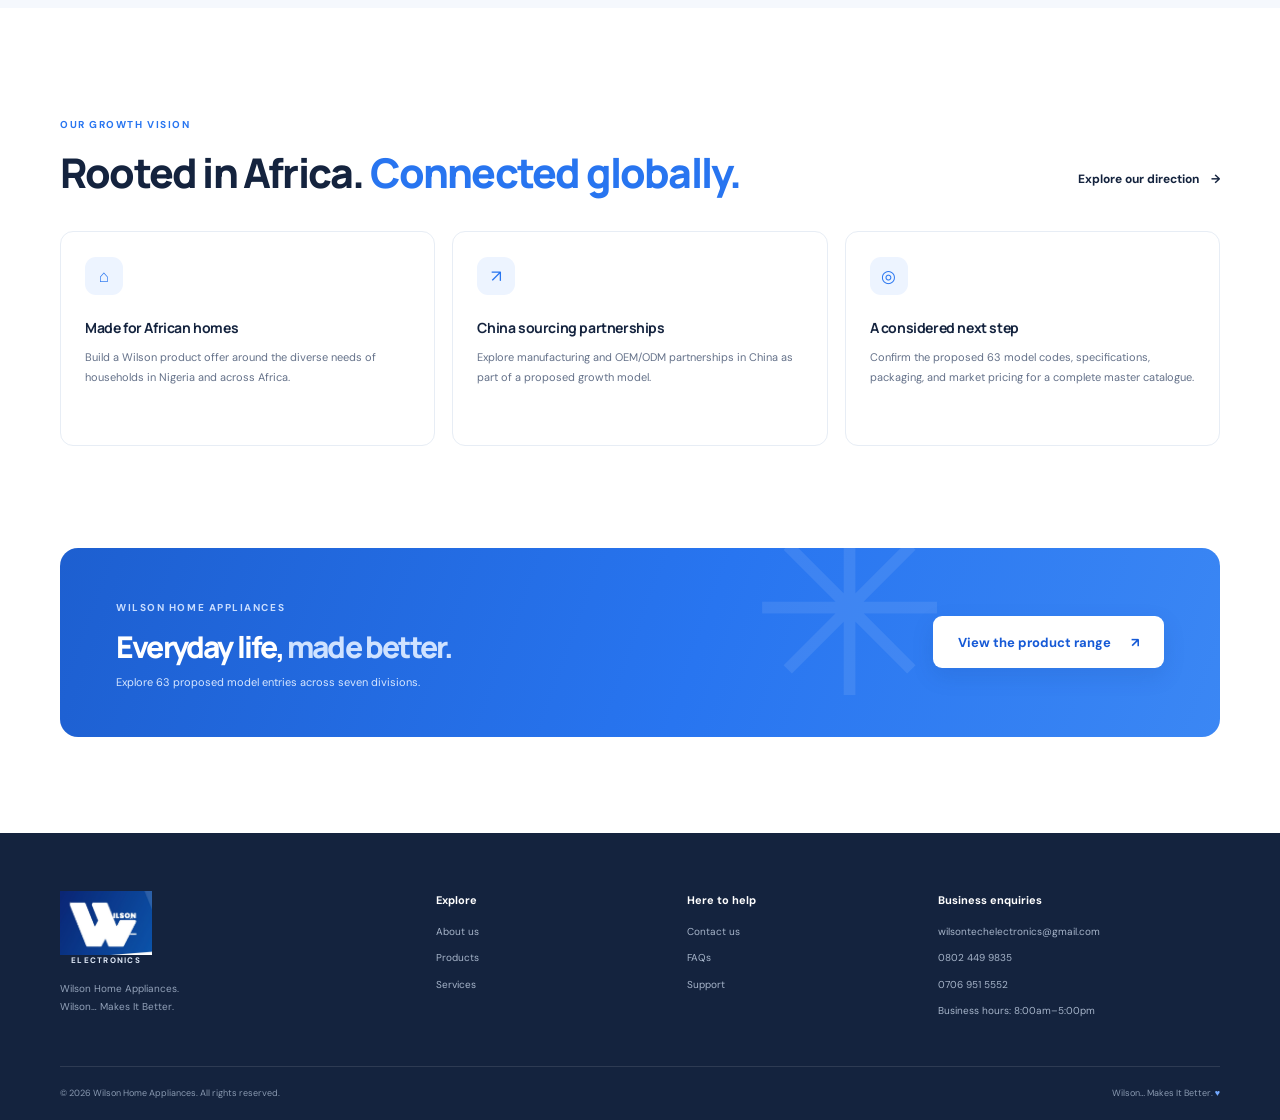
==== commit ab72ba10: "feat: update product-catalogs" ====
--- a/index.html
+++ b/index.html
@@ -95,7 +95,7 @@
       </div>
       <div class="hero-visual appliance-hero-visual" aria-label="Wilson home appliance photography">
         <figure class="image-frame home-hero-image">
-          <img class="image-slot" data-image-slot src="assets/img/home/Wilson Smart Home Appliance Catalog.png"
+          <img class="image-slot" data-image-slot src="assets/img/home/wilson-product-catalog.jpg"
             alt="Wilson home appliances featured in a welcoming modern home">
           <div class="image-fallback">
             <span class="image-fallback-icon" aria-hidden="true">⌂</span>
@@ -126,14 +126,14 @@
       <div class="category-grid">
         <a class="category-card category-audio" href="pages/products.html?division=television">
           <span class="category-image"><img class="image-slot" data-image-slot
-              src="assets/img/home/television_&_entertainment.jpg" alt="Television and entertainment appliances"
+              src="assets/img/home/entertainments.PNG" alt="Television and entertainment appliances"
               loading="lazy"><span class="category-symbol" aria-hidden="true">▣</span></span>
           <span class="category-number">01 / ENTERTAINMENT</span>
           <span class="category-info"><strong>Television &amp; entertainment</strong><small>TVs, home theatre, sound and
               more</small></span><span class="round-arrow" aria-hidden="true">↗</span>
         </a>
         <a class="category-card category-computing" href="pages/products.html?division=refrigeration">
-          <span class="category-image"><img class="image-slot" data-image-slot src="assets/img/home/refrigations.jpg"
+          <span class="category-image"><img class="image-slot" data-image-slot src="assets/img/home/refrigeration.PNG"
               alt="Wilson refrigeration appliances" loading="lazy"><span class="category-symbol"
               aria-hidden="true">▤</span></span>
           <span class="category-number">02 / REFRIGERATION</span>
@@ -142,14 +142,14 @@
         </a>
         <a class="category-card category-home" href="pages/products.html?division=laundry">
           <span class="category-image"><img class="image-slot" data-image-slot
-              src="assets/img/home/laundry_appliance.jpg" alt="Wilson laundry appliances" loading="lazy"><span
+              src="assets/img/home/washing-machine.PNG" alt="Wilson laundry appliances" loading="lazy"><span
               class="category-symbol" aria-hidden="true">◉</span></span>
           <span class="category-number">03 / LAUNDRY</span>
           <span class="category-info"><strong>Laundry appliances</strong><small>Wash, dry and care for
               clothes</small></span><span class="round-arrow" aria-hidden="true">↗</span>
         </a>
         <a class="category-card category-mobile" href="pages/products.html?division=air-conditioning">
-          <span class="category-image"><img class="image-slot" data-image-slot src="assets/img/home/ac.jpg"
+          <span class="category-image"><img class="image-slot" data-image-slot src="assets/img/home/ac.PNG"
               alt="Wilson air conditioning and air care appliances" loading="lazy"><span class="category-symbol"
               aria-hidden="true">❋</span></span>
           <span class="category-number">04 / AIR</span>
@@ -158,14 +158,14 @@
         </a>
         <a class="category-card category-audio" href="pages/products.html?division=kitchen">
           <span class="category-image"><img class="image-slot" data-image-slot
-              src="assets/img/home/kitchen_appliances.jpg" alt="Wilson kitchen appliances" loading="lazy"><span
+              src="assets/img/home/oven.PNG" alt="Wilson kitchen appliances" loading="lazy"><span
               class="category-symbol" aria-hidden="true">♨</span></span>
           <span class="category-number">05 / KITCHEN</span>
           <span class="category-info"><strong>Kitchen appliances</strong><small>Cooking, preparing and
               cleaning</small></span><span class="round-arrow" aria-hidden="true">↗</span>
         </a>
         <a class="category-card category-home" href="pages/products.html?division=water-home">
-          <span class="category-image"><img class="image-slot" data-image-slot src="assets/img/home/water_appliance.jpg"
+          <span class="category-image"><img class="image-slot" data-image-slot src="assets/img/home/water-dispenser.PNG"
               alt="Wilson water and home appliances" loading="lazy"><span class="category-symbol"
               aria-hidden="true">⌂</span></span>
           <span class="category-number">06 / WATER &amp; HOME</span>
@@ -173,7 +173,7 @@
               home</small></span><span class="round-arrow" aria-hidden="true">↗</span>
         </a>
         <a class="category-card category-computing" href="pages/products.html?division=power-energy">
-          <span class="category-image"><img class="image-slot" data-image-slot src="assets/img/home/power_en.jpg"
+          <span class="category-image"><img class="image-slot" data-image-slot src="assets/img/home/energy-power.PNG"
               alt="Wilson power and energy products" loading="lazy"><span class="category-symbol"
               aria-hidden="true">ϟ</span></span>
           <span class="category-number">07 / POWER</span>
